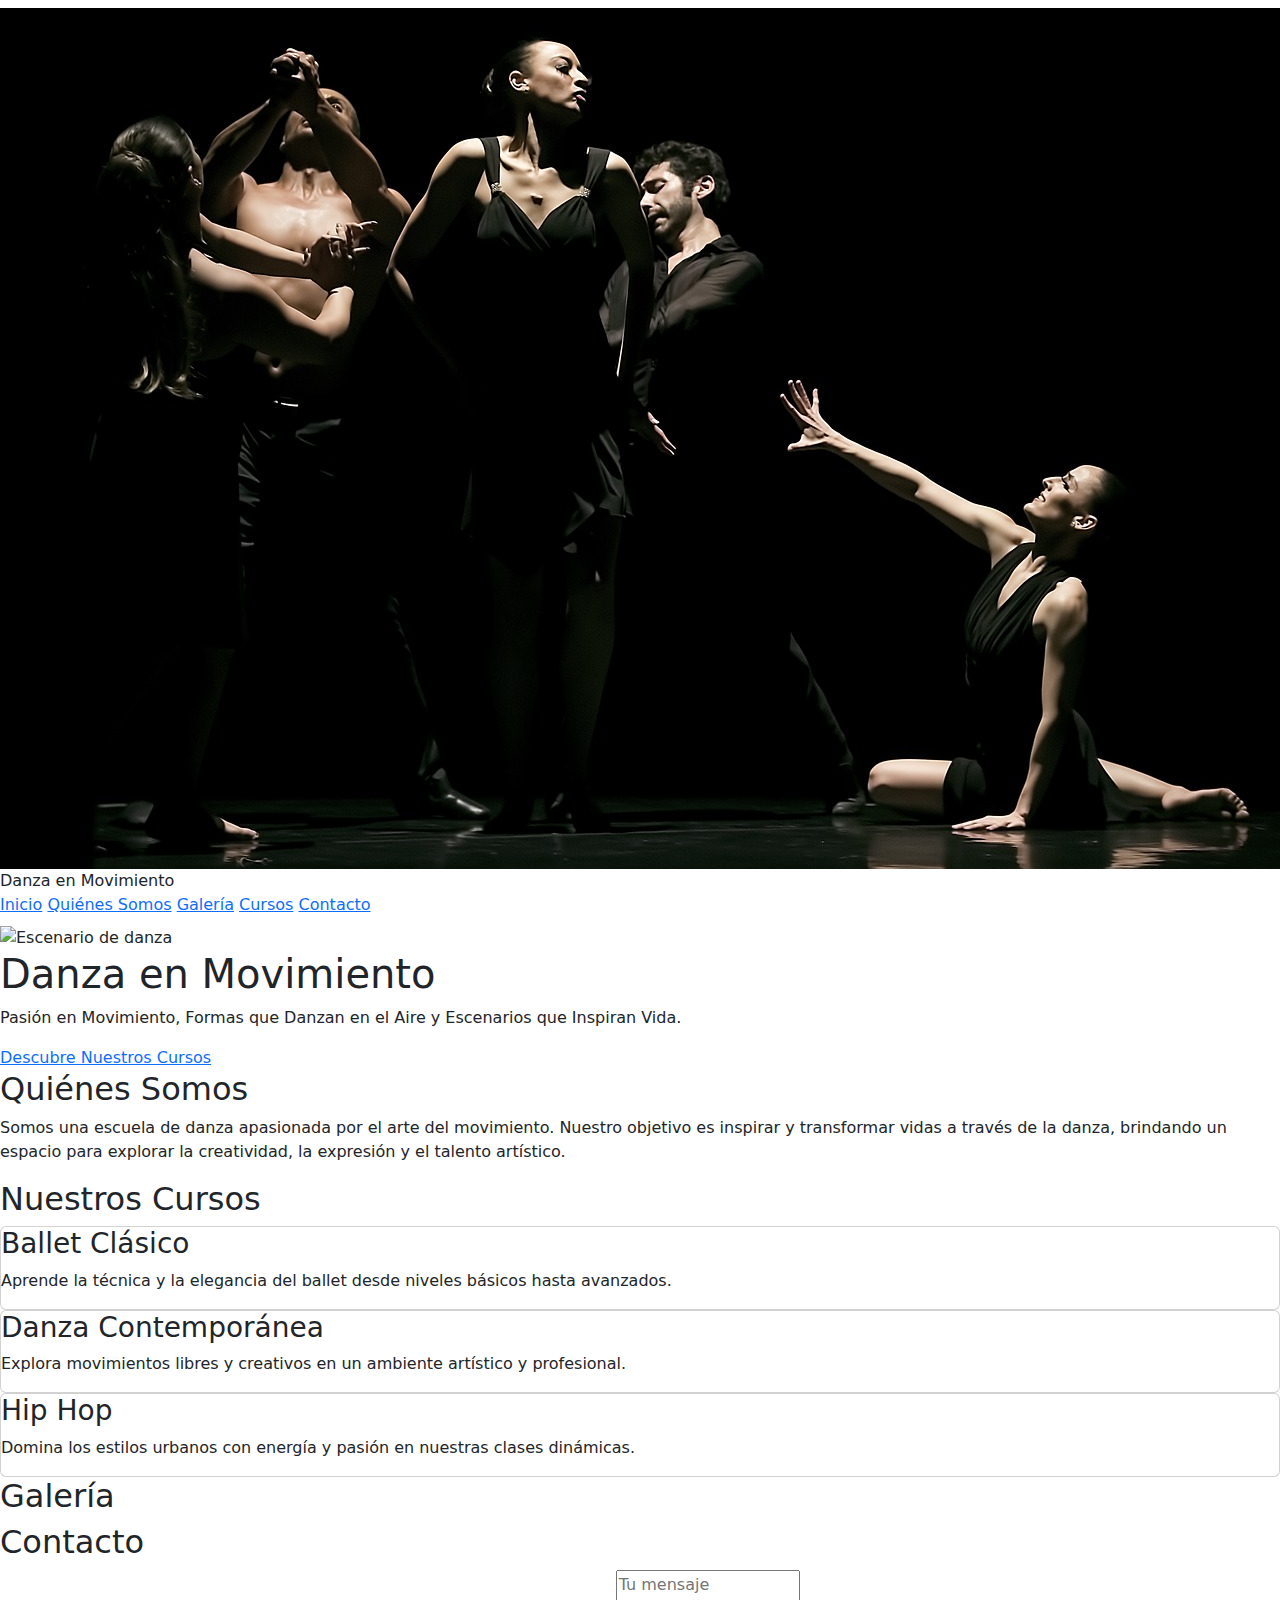
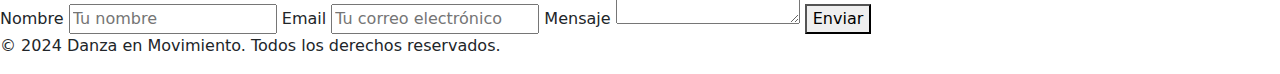
==== index.html @ 8c770fe4 "comienzo de proyecto danza" ====
<!DOCTYPE html>
<html lang="es">
<head>
    <meta charset="UTF-8">
    <meta name="viewport" content="width=device-width, initial-scale=1.0">
    <title>Danza en Movimiento</title>
    <link rel="stylesheet" href="styles.css">
    <link href="https://fonts.googleapis.com/css2?family=Playfair+Display:wght@400;700&family=Raleway:wght@300;400&display=swap" rel="stylesheet">
    <link href="https://cdn.jsdelivr.net/npm/bootstrap@5.3.3/dist/css/bootstrap.min.css" rel="stylesheet" integrity="sha384-QWTKZyjpPEjISv5WaRU9OFeRpok6YctnYmDr5pNlyT2bRjXh0JMhjY6hW+ALEwIH" crossorigin="anonymous">
</head>
<body>
    <!-- Navbar -->
    <header class="navbar">
        <div class="logo">
            <img src="img/dance-5321562_1280.jpg" alt="Logo Danza en Movimiento">
            <span>Danza en Movimiento</span>
        </div>
        <nav class="nav-links">
            <a href="#inicio">Inicio</a>
            <a href="#quienes-somos">Quiénes Somos</a>
            <a href="#galeria">Galería</a>
            <a href="#cursos">Cursos</a>
            <a href="#contacto">Contacto</a>
        </nav>
    </header>

    <!-- Hero -->
    <section id="inicio" class="hero">
        <img src="img/img principal.png" alt="Escenario de danza">
        <div class="hero-content">
            <h1>Danza en Movimiento</h1>
            <p>Pasión en Movimiento, Formas que Danzan en el Aire y Escenarios que Inspiran Vida.</p>
            <a href="#cursos" class="cta-button">Descubre Nuestros Cursos</a>
        </div>
    </section>

    <!-- Quiénes Somos -->
    <section id="quienes-somos" class="about">
        <h2>Quiénes Somos</h2>
        <p>Somos una escuela de danza apasionada por el arte del movimiento. Nuestro objetivo es inspirar y transformar vidas a través de la danza, brindando un espacio para explorar la creatividad, la expresión y el talento artístico.</p>
    </section>

    <!-- Cursos -->
    <section id="cursos" class="courses">
        <h2>Nuestros Cursos</h2>
        <div class="card-container">
            <div class="card">
                <h3>Ballet Clásico</h3>
                <p>Aprende la técnica y la elegancia del ballet desde niveles básicos hasta avanzados.</p>
            </div>
            <div class="card">
                <h3>Danza Contemporánea</h3>
                <p>Explora movimientos libres y creativos en un ambiente artístico y profesional.</p>
            </div>
            <div class="card">
                <h3>Hip Hop</h3>
                <p>Domina los estilos urbanos con energía y pasión en nuestras clases dinámicas.</p>
            </div>
        </div>
    </section>

    <!-- Galería -->
    <section id="galeria" class="gallery">
        <h2>Galería</h2>
        <div class="carousel">
            <div class="carousel-item">
                <img src="img/gallery1.jpg" alt="Clase de ballet">
            </div>
            <div class="carousel-item">
                <img src="img/gallery2.jpg" alt="Presentación en escenario">
            </div>
            <div class="carousel-item">
                <img src="img/gallery3.jpg" alt="Clase de danza contemporánea">
            </div>
        </div>
    </section>

    <!-- Contacto -->
    <section id="contacto" class="contact">
        <h2>Contacto</h2>
        <form class="glass-form">
            <label for="name">Nombre</label>
            <input type="text" id="name" name="name" placeholder="Tu nombre">

            <label for="email">Email</label>
            <input type="email" id="email" name="email" placeholder="Tu correo electrónico">

            <label for="message">Mensaje</label>
            <textarea id="message" name="message" placeholder="Tu mensaje"></textarea>

            <button type="submit">Enviar</button>
        </form>
    </section>

    <!-- Footer -->
    <footer class="footer">
        <p>&copy; 2024 Danza en Movimiento. Todos los derechos reservados.</p>
    </footer>
    <script src="https://cdn.jsdelivr.net/npm/bootstrap@5.3.3/dist/js/bootstrap.bundle.min.js" integrity="sha384-YvpcrYf0tY3lHB60NNkmXc5s9fDVZLESaAA55NDzOxhy9GkcIdslK1eN7N6jIeHz" crossorigin="anonymous"></script>
</body>
</html>
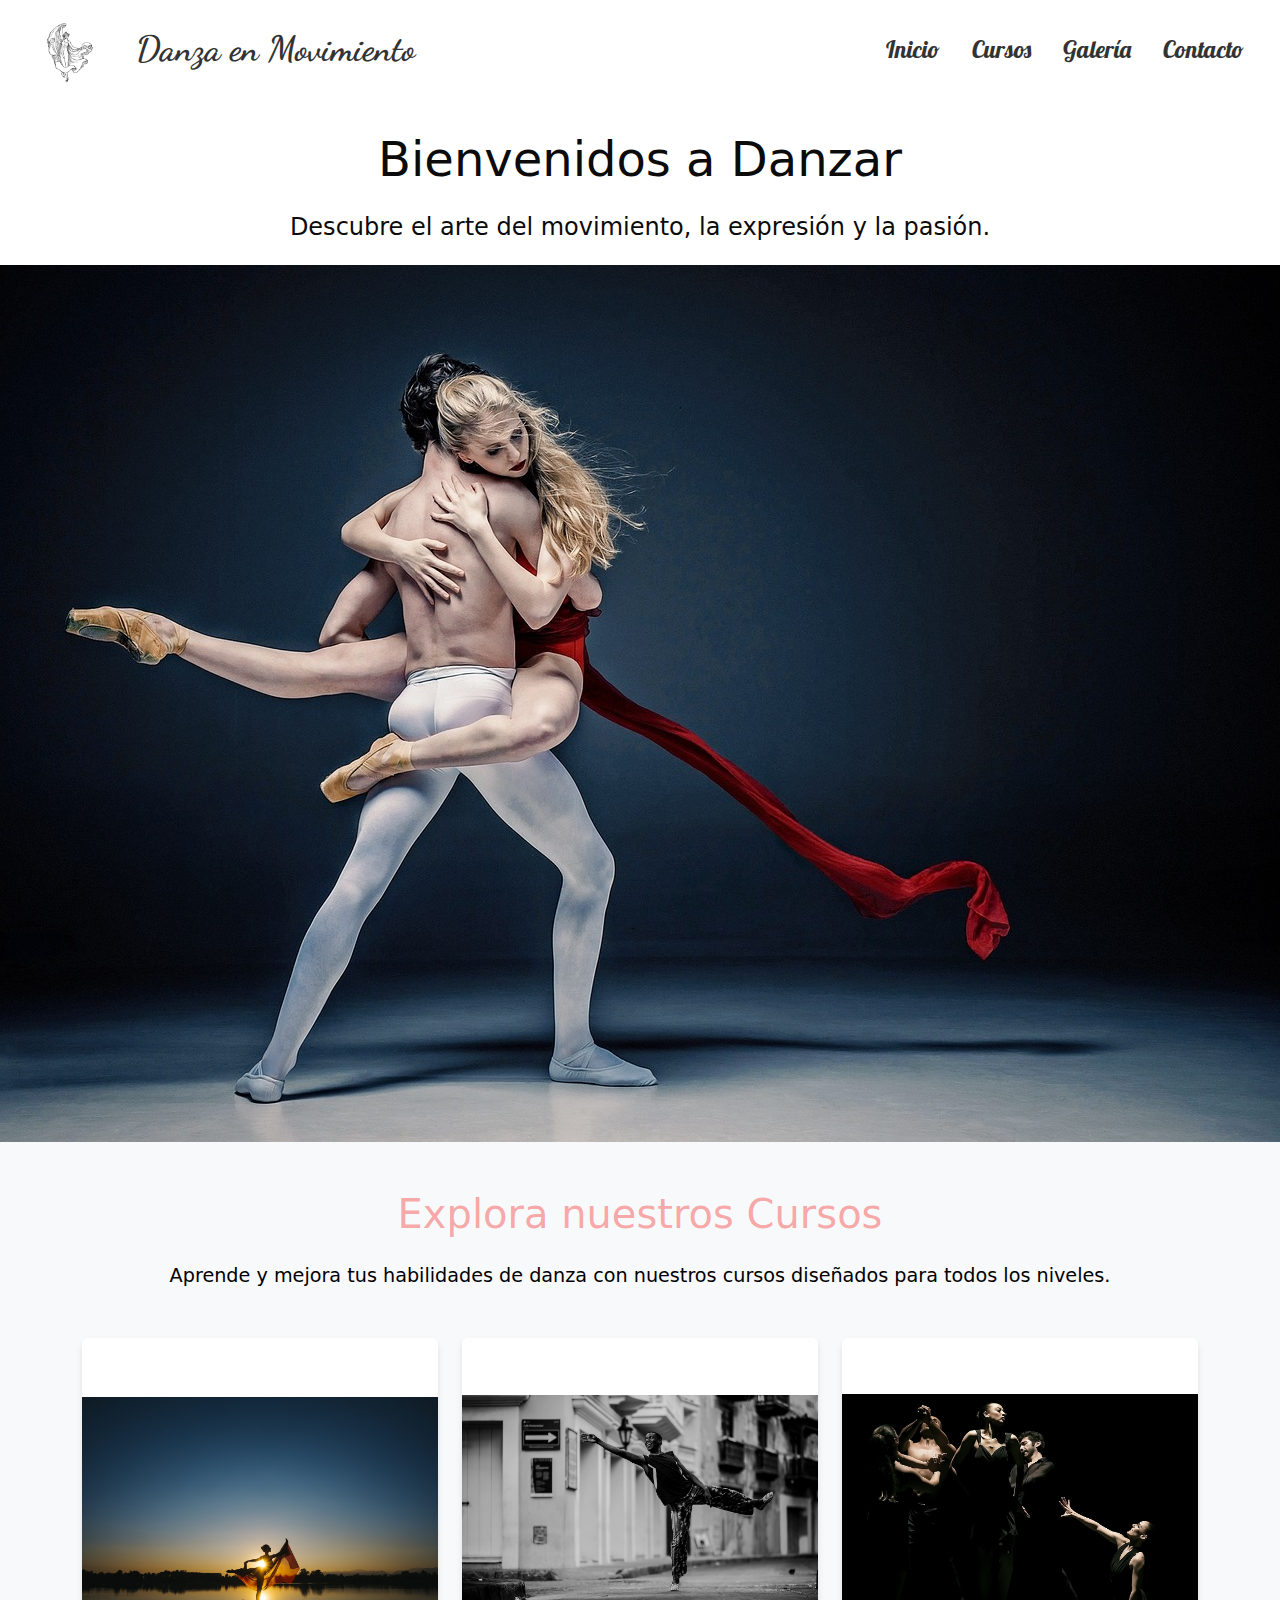
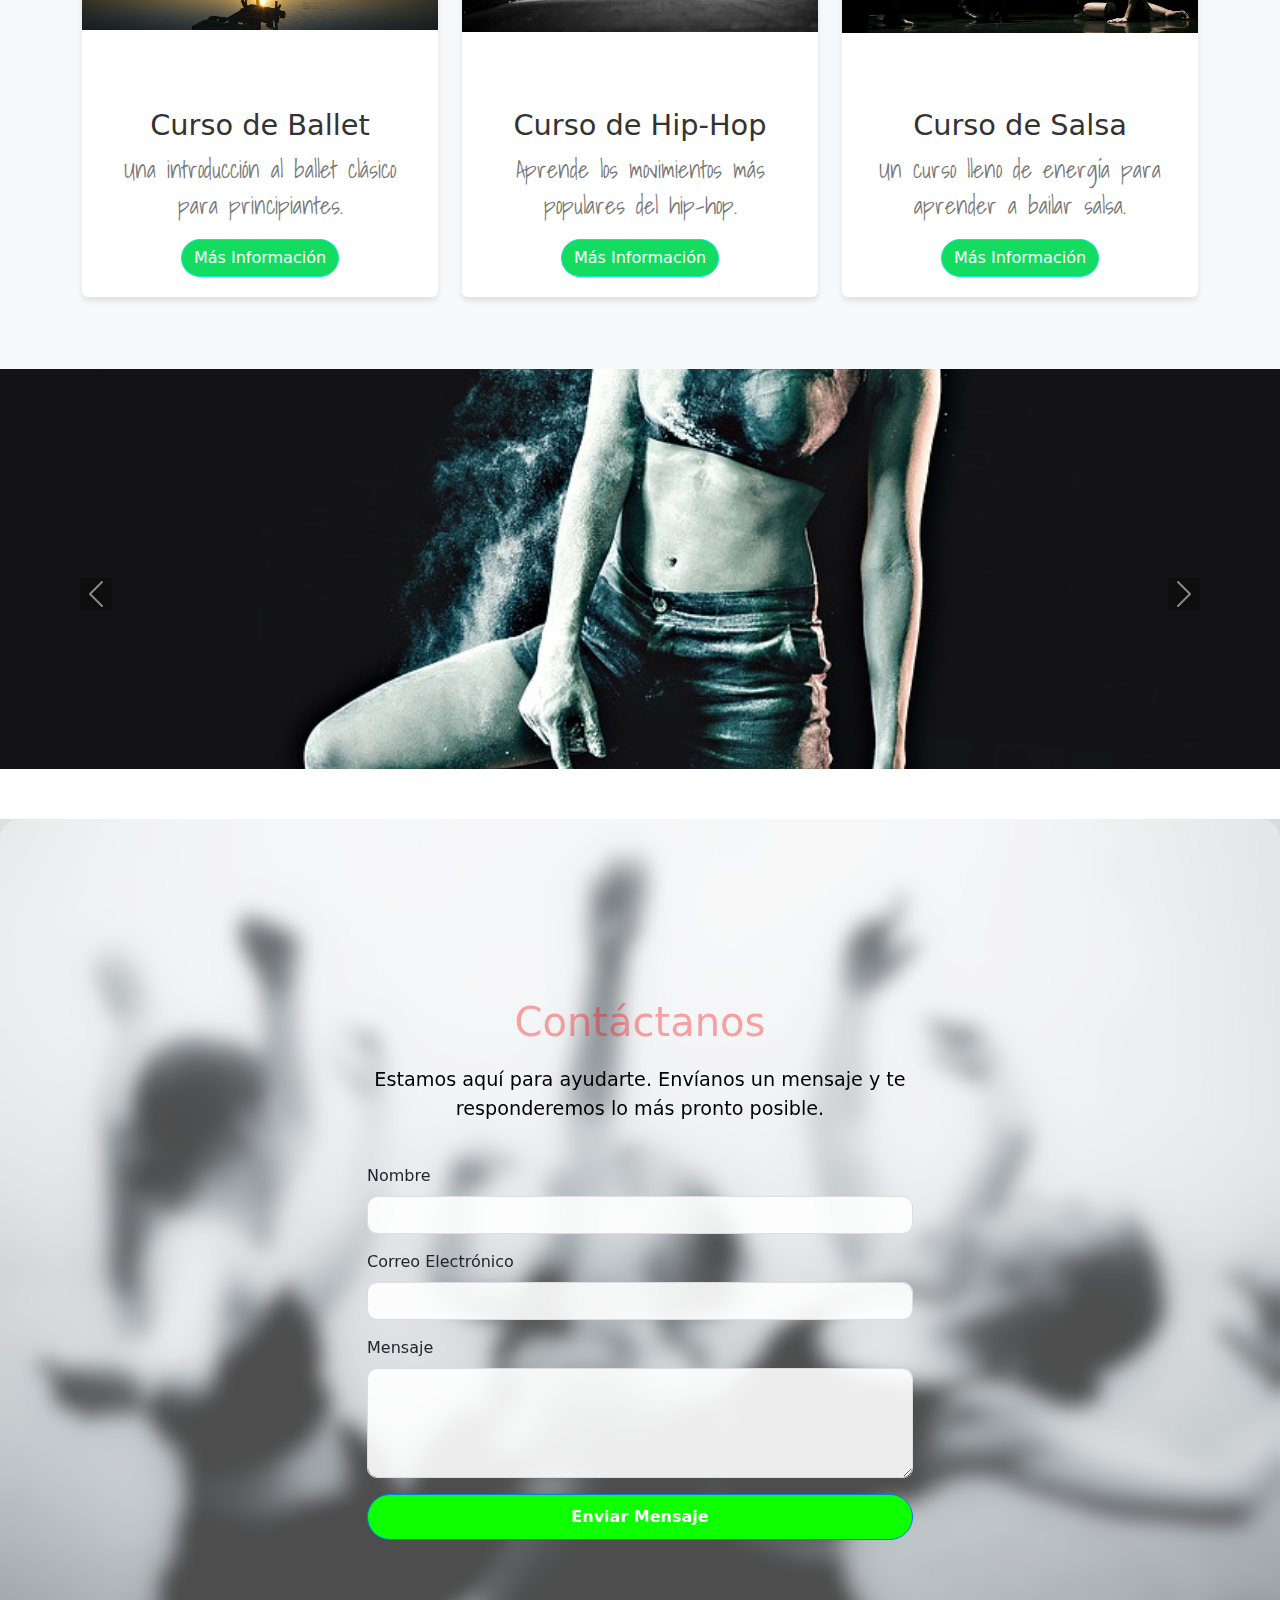
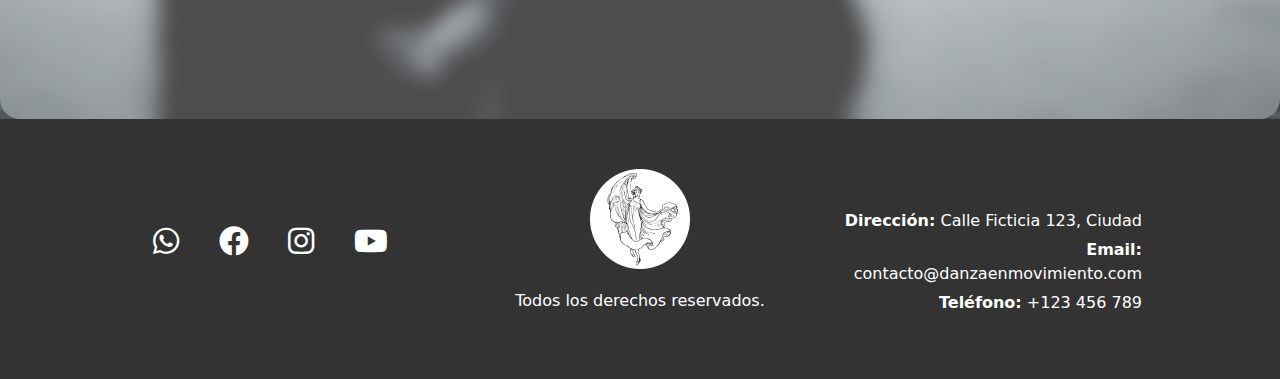
==== commit cc5e22ec: "se agrega imagenes a las card, hero y carousel" ====
--- a/index.html
+++ b/index.html
@@ -4,98 +4,281 @@
     <meta charset="UTF-8">
     <meta name="viewport" content="width=device-width, initial-scale=1.0">
     <title>Danza en Movimiento</title>
-    <link rel="stylesheet" href="styles.css">
-    <link href="https://fonts.googleapis.com/css2?family=Playfair+Display:wght@400;700&family=Raleway:wght@300;400&display=swap" rel="stylesheet">
+
+    <!-- Preconexión para cargar fuentes -->
+    <link rel="preconnect" href="https://fonts.googleapis.com">
+    <link rel="preconnect" href="https://fonts.gstatic.com" crossorigin>
+
+    <link rel="stylesheet" href="https://cdnjs.cloudflare.com/ajax/libs/font-awesome/6.0.0-beta3/css/all.min.css">
+    
+    <!-- Carga de la fuente Dancing Script desde Google Fonts -->
+    <link href="https://fonts.googleapis.com/css2?family=Dancing+Script:wght@400..700&family=Lobster&family=Shadows+Into+Light&display=swap" rel="stylesheet">    <!-- Carga de Bootstrap CSS -->
     <link href="https://cdn.jsdelivr.net/npm/bootstrap@5.3.3/dist/css/bootstrap.min.css" rel="stylesheet" integrity="sha384-QWTKZyjpPEjISv5WaRU9OFeRpok6YctnYmDr5pNlyT2bRjXh0JMhjY6hW+ALEwIH" crossorigin="anonymous">
+
+    <!-- Carga del archivo CSS personalizado -->
+    <link rel="stylesheet" href="css/styles.css">
 </head>
 <body>
-    <!-- Navbar -->
-    <header class="navbar">
-        <div class="logo">
-            <img src="img/dance-5321562_1280.jpg" alt="Logo Danza en Movimiento">
-            <span>Danza en Movimiento</span>
-        </div>
-        <nav class="nav-links">
-            <a href="#inicio">Inicio</a>
-            <a href="#quienes-somos">Quiénes Somos</a>
-            <a href="#galeria">Galería</a>
-            <a href="#cursos">Cursos</a>
-            <a href="#contacto">Contacto</a>
+    <header>
+        <nav class="navbar navbar-expand-lg navbar-light bg-white sticky-top">
+            <div class="container-fluid">
+                <a class="navbar-brand d-flex align-items-center" href="/">
+                    <img src="img/Danza Minimalista-Photoroom.png" alt="Logo" style="">
+                    <span class="ms-2 h3">Danza en Movimiento</span>      
+                </a>
+
+                <button class="navbar-toggler" type="button" data-bs-toggle="collapse" data-bs-target="#navbarNav" aria-controls="navbarNav" aria-expanded="false" aria-label="Toggle navigation">
+                    <span class="navbar-toggler-icon"></span>
+                </button>
+                
+                <div class="collapse navbar-collapse justify-content-end" id="navbarNav">
+                    <ul class="navbar-nav">
+                        <li class="nav-item">
+                            <a class="nav-link h4" href="/">Inicio</a>
+                        </li>
+                        <li class="nav-item">
+                            <a class="nav-link h4" href="/cursos">Cursos</a>
+                        </li>
+                        <li class="nav-item">
+                            <a class="nav-link h4" href="/galeria">Galería</a>
+                        </li>
+                        <li class="nav-item">
+                            <a class="nav-link h4" href="/contacto">Contacto</a>
+                        </li>
+                    </ul>
+                </div>
+            </div>
         </nav>
     </header>
-
-    <!-- Hero -->
-    <section id="inicio" class="hero">
-        <img src="img/img principal.png" alt="Escenario de danza">
-        <div class="hero-content">
-            <h1>Danza en Movimiento</h1>
-            <p>Pasión en Movimiento, Formas que Danzan en el Aire y Escenarios que Inspiran Vida.</p>
-            <a href="#cursos" class="cta-button">Descubre Nuestros Cursos</a>
+    <section class="hero-section">
+        <div class="hero-content text-center">
+            <h1 class="hero-title">Bienvenidos a Danzar</h1>
+            <p class="hero-subtitle">Descubre el arte del movimiento, la expresión y la pasión.</p>
+            <div class="image-container">
+                <img src="img/danceprince.jpg" alt="" width="450">
+            </div>
         </div>
     </section>
-
-    <!-- Quiénes Somos -->
-    <section id="quienes-somos" class="about">
-        <h2>Quiénes Somos</h2>
-        <p>Somos una escuela de danza apasionada por el arte del movimiento. Nuestro objetivo es inspirar y transformar vidas a través de la danza, brindando un espacio para explorar la creatividad, la expresión y el talento artístico.</p>
+    <section class="courses-section text-center py-5">
+        <div class="container">
+            <h2 class="section-title mb-4">Explora nuestros Cursos</h2>
+            <p class="section-subtitle mb-5">Aprende y mejora tus habilidades de danza con nuestros cursos diseñados para todos los niveles.</p>
+            <div class="row">
+                <!-- Card 1 -->
+                <div class="col-md-4 mb-4">
+                    <div class="card">
+                        <img src="img/ballerina-4362282_1280.jpg" class="card-img-top" alt="Curso 1">
+                        <div class="card-body">
+                            <h5 class="card-title">Curso de Ballet</h5>
+                            <p class="card-text">Una introducción al ballet clásico para principiantes.</p>
+                            <button class="btn btn-primary" data-bs-toggle="modal" data-bs-target="#courseModal1">Más Información</button>
+                        </div>
+                    </div>
+                </div>
+    
+                <!-- Card 2 -->
+                <div class="col-md-4 mb-4">
+                    <div class="card">
+                        <img src="img/man-5984098_1280.jpg" class="card-img-top" alt="Curso 2">
+                        <div class="card-body">
+                            <h5 class="card-title">Curso de Hip-Hop</h5>
+                            <p class="card-text">Aprende los movimientos más populares del hip-hop.</p>
+                            <button class="btn btn-primary" data-bs-toggle="modal" data-bs-target="#courseModal2">Más Información</button>
+                        </div>
+                    </div>
+                </div>
+    
+                <!-- Card 3 -->
+                <div class="col-md-4 mb-4">
+                    <div class="card">
+                        <img src="img/dance-5321562_1280.jpg" class="card-img-top" alt="Curso 3">
+                        <div class="card-body">
+                            <h5 class="card-title">Curso de Salsa</h5>
+                            <p class="card-text">Un curso lleno de energía para aprender a bailar salsa.</p>
+                            <button class="btn btn-primary" data-bs-toggle="modal" data-bs-target="#courseModal3">Más Información</button>
+                        </div>
+                    </div>
+                </div>
+            </div>
+        </div>
+    
+        <!-- Modal 1 -->
+        <div class="modal fade" id="courseModal1" tabindex="-1" aria-labelledby="courseModal1Label" aria-hidden="true">
+            <div class="modal-dialog">
+                <div class="modal-content">
+                    <div class="modal-header">
+                        <h5 class="modal-title" id="courseModal1Label">Curso de Ballet</h5>
+                        <button type="button" class="btn-close" data-bs-dismiss="modal" aria-label="Close"></button>
+                    </div>
+                    <div class="modal-body">
+                        <img src="img/ballerina-4362282_1280.jpg" class="img-fluid mb-3" alt="Curso de Ballet">
+                        <p>Este curso es ideal para aquellos que desean comenzar su camino en el ballet clásico. Aprenderás desde los pasos básicos hasta técnicas avanzadas.</p>
+                        <ul>
+                            <p>Duración: 6 semanas</p>
+                            <p>Instructores: Ballet Master Ana López</p>
+                            <p>Requisitos: Ninguno, solo muchas ganas de aprender.</p>
+                        </ul>
+                    </div>
+                    <div class="modal-footer">
+                        <button type="button" class="btn btn-secondary" data-bs-dismiss="modal">Cerrar</button>
+                        <a href="/inscribirse" class="btn btn-primary">Inscríbete ahora</a>
+                    </div>
+                </div>
+            </div>
+        </div>
+    
+        <!-- Modal 2 -->
+        <div class="modal fade" id="courseModal2" tabindex="-1" aria-labelledby="courseModal2Label" aria-hidden="true">
+            <div class="modal-dialog">
+                <div class="modal-content">
+                    <div class="modal-header">
+                        <h5 class="modal-title" id="courseModal2Label">Curso de Hip-Hop</h5>
+                        <button type="button" class="btn-close" data-bs-dismiss="modal" aria-label="Close"></button>
+                    </div>
+                    <div class="modal-body">
+                        <img src="img/man-5984098_1280.jpg" class="img-fluid mb-3" alt="Curso de Ballet">
+                        <p>Este curso es perfecto para quienes quieren aprender los pasos y movimientos clave del hip-hop, desde nivel básico hasta intermedio.</p>
+                        <ul>
+                            <p>Duración: 8 semanas</p>
+                            <p>Instructores: DJ Fresh</p>
+                            <p>Requisitos: Ropa cómoda y muchas ganas de moverse.</p>
+                        </ul>
+                    </div>
+                    <div class="modal-footer">
+                        <button type="button" class="btn btn-secondary" data-bs-dismiss="modal">Cerrar</button>
+                        <a href="/inscribirse" class="btn btn-primary">Inscríbete ahora</a>
+                    </div>
+                </div>
+            </div>
+        </div>
+    
+        <!-- Modal 3 -->
+        <div class="modal fade" id="courseModal3" tabindex="-1" aria-labelledby="courseModal3Label" aria-hidden="true">
+            <div class="modal-dialog">
+                <div class="modal-content">
+                    <div class="modal-header">
+                        <h5 class="modal-title" id="courseModal3Label">Curso de Salsa</h5>
+                        <button type="button" class="btn-close" data-bs-dismiss="modal" aria-label="Close"></button>
+                    </div>
+                    <div class="modal-body">
+                        <img src="img/dance-5321562_1280.jpg" class="img-fluid mb-3" alt="Curso de Ballet">
+                        <p>Este curso es una excelente opción para quienes desean aprender a bailar salsa de una forma divertida y práctica.</p>
+                        <ul>
+                            <p>Duración: 5 semanas</p>
+                            <p>Instructores: Salsa Master Juan Pérez</p>
+                            <p>Requisitos: Ninguno, solo muchas ganas de bailar.</p>
+                        </ul>
+                    </div>
+                    <div class="modal-footer">
+                        <button type="button" class="btn btn-secondary" data-bs-dismiss="modal">Cerrar</button>
+                        <a href="/inscribirse" class="btn btn-primary">Inscríbete ahora</a>
+                    </div>
+                </div>
+            </div>
+        </div>
     </section>
-
-    <!-- Cursos -->
-    <section id="cursos" class="courses">
-        <h2>Nuestros Cursos</h2>
-        <div class="card-container">
-            <div class="card">
-                <h3>Ballet Clásico</h3>
-                <p>Aprende la técnica y la elegancia del ballet desde niveles básicos hasta avanzados.</p>
-            </div>
-            <div class="card">
-                <h3>Danza Contemporánea</h3>
-                <p>Explora movimientos libres y creativos en un ambiente artístico y profesional.</p>
-            </div>
-            <div class="card">
-                <h3>Hip Hop</h3>
-                <p>Domina los estilos urbanos con energía y pasión en nuestras clases dinámicas.</p>
-            </div>
+    <section class="carousel-section">
+        <div id="carouselExample" class="carousel slide" data-bs-ride="carousel">
+            <div class="carousel-inner">
+                <div class="carousel-item active">
+                    <img src="img/dance-dust.jpg" class="d-block w-100" alt="Imagen 1">
+                </div>
+                <div class="carousel-item">
+                    <img src="img/danceprince.jpg" class="d-block w-100" alt="Imagen 2">
+                </div>
+                <div class="carousel-item">
+                    <img src="img/girl-3691314_1280.jpg" class="d-block w-100" alt="Imagen 3">
+                </div>
+                <div class="carousel-item">
+                    <img src="img/man-3106712_1920.jpg" class="d-block w-100" alt="Imagen 3">
+                </div>
+                <div class="carousel-item">
+                    <img src="img/man-5984098_1280.jpg" class="d-block w-100" alt="Imagen 3">
+                </div>
+                <div class="carousel-item">
+                    <img src="img/hip-517682_1920.jpg" class="d-block w-100" alt="Imagen 3">
+                </div>
+                <div class="carousel-item">
+                    <img src="img/danzza.jpeg" class="d-block w-100" alt="Imagen 3">
+                </div>
+            </div>
+            <button class="carousel-control-prev" type="button" data-bs-target="#carouselExample" data-bs-slide="prev">
+                <span class="carousel-control-prev-icon" aria-hidden="true"></span>
+                <span class="visually-hidden">Previous</span>
+            </button>
+            <button class="carousel-control-next" type="button" data-bs-target="#carouselExample" data-bs-slide="next">
+                <span class="carousel-control-next-icon" aria-hidden="true"></span>
+                <span class="visually-hidden">Next</span>
+            </button>
         </div>
     </section>
 
-    <!-- Galería -->
-    <section id="galeria" class="gallery">
-        <h2>Galería</h2>
-        <div class="carousel">
-            <div class="carousel-item">
-                <img src="img/gallery1.jpg" alt="Clase de ballet">
-            </div>
-            <div class="carousel-item">
-                <img src="img/gallery2.jpg" alt="Presentación en escenario">
-            </div>
-            <div class="carousel-item">
-                <img src="img/gallery3.jpg" alt="Clase de danza contemporánea">
-            </div>
-        </div>
-    </section>
-
-    <!-- Contacto -->
-    <section id="contacto" class="contact">
-        <h2>Contacto</h2>
-        <form class="glass-form">
-            <label for="name">Nombre</label>
-            <input type="text" id="name" name="name" placeholder="Tu nombre">
-
-            <label for="email">Email</label>
-            <input type="email" id="email" name="email" placeholder="Tu correo electrónico">
-
-            <label for="message">Mensaje</label>
-            <textarea id="message" name="message" placeholder="Tu mensaje"></textarea>
-
-            <button type="submit">Enviar</button>
-        </form>
-    </section>
-
-    <!-- Footer -->
-    <footer class="footer">
-        <p>&copy; 2024 Danza en Movimiento. Todos los derechos reservados.</p>
+    <section class="contact-section">
+        <div class="contact-overlay">
+          <div class="container">
+            <div class="row">
+              <div class="col-lg-6 col-md-8 mx-auto">
+                <h2 class="section-title text-center">Contáctanos</h2>
+                <p class="section-subtitle text-center">Estamos aquí para ayudarte. Envíanos un mensaje y te responderemos lo más pronto posible.</p>
+                <form action="#" method="POST">
+                  <div class="mb-3">
+                    <label for="name" class="form-label">Nombre</label>
+                    <input type="text" class="form-control" id="name" required>
+                  </div>
+                  <div class="mb-3">
+                    <label for="email" class="form-label">Correo Electrónico</label>
+                    <input type="email" class="form-control" id="email" required>
+                  </div>
+                  <div class="mb-3">
+                    <label for="message" class="form-label">Mensaje</label>
+                    <textarea class="form-control" id="message" rows="4" required></textarea>
+                  </div>
+                  <button type="submit" class="btn btn-primary w-100">Enviar Mensaje</button>
+                </form>
+              </div>
+            </div>
+          </div>
+        </div>
+      </section>
+
+      <footer class="footer">
+        <div class="footer-container">
+            <!-- Lado izquierdo: iconos de redes sociales -->
+            <div class="footer-left">
+                <a href="https://wa.me/tu-numero" target="_blank" class="social-icon">
+                    <i class="fab fa-whatsapp"></i>
+                </a>
+                <a href="https://www.facebook.com/tu-pagina" target="_blank" class="social-icon">
+                    <i class="fab fa-facebook"></i>
+                </a>
+                <a href="https://www.instagram.com/tu-pagina" target="_blank" class="social-icon">
+                    <i class="fab fa-instagram"></i>
+                </a>
+                <a href="https://www.youtube.com/tu-canal" target="_blank" class="social-icon">
+                    <i class="fab fa-youtube"></i>
+                </a>
+            </div>
+    
+            <!-- Centro: Logo y texto -->
+            <div class="footer-center">
+                <img src="img/logocirce.png" alt="Logo Danza en Movimiento" class="footer-logo">
+                <p class="footer-copy"> Todos los derechos reservados.</p>
+            </div>
+    
+            <!-- Lado derecho: Dirección, mail y teléfono -->
+            <div class="footer-right">
+                <p><strong>Dirección:</strong> Calle Ficticia 123, Ciudad</p>
+                <p><strong>Email:</strong> contacto@danzaenmovimiento.com</p>
+                <p><strong>Teléfono:</strong> +123 456 789</p>
+            </div>
+        </div>
     </footer>
+    
+      
+    
+
+    <!-- Scripts de Bootstrap -->
+    <script src="https://cdnjs.cloudflare.com/ajax/libs/jquery/3.7.1/jquery.min.js" integrity="sha512-v2CJ7UaYy4JwqLDIrZUI/4hqeoQieOmAZNXBeQyjo21dadnwR+8ZaIJVT8EE2iyI61OV8e6M8PP2/4hpQINQ/g==" crossorigin="anonymous" referrerpolicy="no-referrer"></script>
     <script src="https://cdn.jsdelivr.net/npm/bootstrap@5.3.3/dist/js/bootstrap.bundle.min.js" integrity="sha384-YvpcrYf0tY3lHB60NNkmXc5s9fDVZLESaAA55NDzOxhy9GkcIdslK1eN7N6jIeHz" crossorigin="anonymous"></script>
 </body>
 </html>
--- a/css/styles.css
+++ b/css/styles.css
@@ -0,0 +1,631 @@
+/* Navbar */
+.navbar {
+    background-color: #ffffff; /* Fondo blanco */
+    padding: 0.5rem 1rem; /* Espaciado para el navbar */
+}
+
+/* Estilo de la marca del navbar (logo + texto) */
+.navbar-brand {
+    font-weight: bold;
+    color: #333333;
+    font-size: 2.2rem; /* Tamaño del texto del logo */
+    display: flex;
+    align-items: center;
+    justify-content: center; /* Centra los elementos de manera horizontal */
+    flex-direction: row; /* Alineación horizontal por defecto */
+    text-align: center; /* Centrar el contenido en su contenedor */
+}
+
+.navbar-brand img {
+    height: 80px; /* Ajustar tamaño del logo */
+    width: 80px;
+    margin-right: 20px;
+}
+
+.navbar-brand span {
+    margin-left: 2px; /* Espacio entre el logo y el texto */
+    color: #333333; /* Color del texto */
+    font-size: 2.2rem; /* Ajuste del tamaño de la fuente */
+    font-family: "Dancing Script", cursive !important; /* Asegura que la fuente se aplique */
+    font-weight: bold;
+}
+
+/* Estilo de los links */
+.nav-link {
+    color: #333333; /* Color predeterminado de los links */
+    font-size: 1.5rem;
+    padding: 0.5rem 1rem;
+    transition: color 0.3s ease;
+    font-family: "Lobster", sans-serif;
+}
+
+/* Color al pasar el mouse sobre los links */
+.nav-link:hover {
+    color: #5bea0f;
+}
+
+/* Estilos del botón de toggler */
+.navbar-toggler {
+    border-color: #808080; /* Gris para el borde */
+}
+
+.navbar-toggler-icon {
+    background-color: #ffffff; /* Gris para el icono */
+}
+
+/* Estilo para los links en dispositivos pequeños */
+@media (max-width: 991px) {
+    .navbar-nav {
+        text-align: center;
+    }
+
+    .navbar-nav .nav-item {
+        margin: 0.5rem 0; /* Espacio entre los elementos en pantallas pequeñas */
+    }
+}
+
+/* Menú colapsado para dispositivos móviles (apilado verticalmente) */
+@media (max-width: 767px) {
+    .navbar-nav {
+        display: block; /* Los items del menú se apilan */
+        width: 100%;
+    }
+
+    .navbar-nav .nav-item {
+        text-align: center; /* Centrar los elementos */
+        margin: 1rem 0; /* Espaciado entre los items */
+    }
+
+    /* Cambio en la dirección del flex en pantallas pequeñas */
+    .navbar-brand {
+        flex-direction: column; /* Apilar logo y texto verticalmente en pantallas pequeñas */
+        text-align: center; /* Centrar el contenido */
+        justify-content: center; /* Centrar verticalmente */
+        height: 100%; /* Asegura que ocupe el 100% de la altura disponible */
+    }
+
+    /* Ajuste para mejorar la visibilidad en pantallas pequeñas */
+    .navbar-toggler {
+        background-color: #f8f9fa; /* Cambiar color de fondo */
+    }
+}
+
+/* Alineación de los links a la derecha en pantallas grandes */
+.navbar-nav {
+    margin-left: auto; /* Empuja los links hacia la derecha */
+}
+
+/* Alineación de los items de menú en pantallas grandes */
+.navbar-expand-lg .navbar-nav {
+    display: flex;
+    flex-direction: row; /* Alinea los items de manera horizontal */
+}
+
+.navbar-expand-lg .navbar-nav .nav-item {
+    margin-left: 1rem; /* Espaciado entre los elementos */
+}
+
+/* Estilo para las pantallas muy grandes */
+@media (min-width: 1200px) {
+    .navbar-nav .nav-item {
+        font-size: 1.4rem; /* Ajuste del tamaño de los elementos */
+    }
+}
+
+/* Estilos para la sección Hero */
+.hero-section {
+    position: relative;
+    height: auto; /* Hace que la sección ocupe toda la altura de la ventana */
+    background-size: cover;
+    background-position: center;
+    background-size: cover; /* Cubre el contenedor con la imagen */
+    display: flex;
+    justify-content: center;
+    align-items: center;
+    color: rgb(11, 11, 11);
+    text-align: center;
+    flex-direction: column;
+    margin-top: 25px;
+}
+
+/* Contenido dentro de la hero-section */
+.hero-content {
+    z-index: 1; /* Asegura que el contenido esté encima de la imagen */
+}
+
+/* Estilo de título */
+.hero-title {
+    font-size: 3rem;
+    margin-bottom: 20px;
+}
+
+/* Estilo de subtítulo */
+.hero-subtitle {
+    font-size: 1.5rem;
+    margin-bottom: 20px;
+}
+
+.image-container {
+    position: relative; /* Necesario para posicionar el botón encima de la imagen */
+    width: 100%; /* Asegura que el contenedor de la imagen ocupe todo el ancho */
+}
+/* Estilo para la imagen */
+.hero-section img {
+    max-width: 100%;
+    width: 1440px;
+
+}
+
+/* Estilo del botón */
+.hero-section .btn {
+    position: absolute; /* Permite posicionar el botón sobre la imagen */
+    right: 0; /* Ubica el botón en el lado derecho */
+    bottom: 10px; /* Ajusta la posición desde la parte inferior de la imagen */
+    transform: translateX(50%); /* Centra el botón respecto a la imagen */
+    font-size: 1.2rem;
+    padding: 12px 30px;
+    border-radius: 30px;
+    z-index: 2; /* Asegura que el botón esté encima de la imagen */
+}
+
+/* Asegura que el contenido no se oculte en pantallas pequeñas */
+@media (max-width: 767px) {
+    .hero-title {
+        font-size: 2.5rem;
+    }
+
+    .hero-subtitle {
+        font-size: 1.2rem;
+    }
+
+    .hero-section .btn {
+        font-size: 1rem;
+        padding: 12px 25px;
+    }
+}
+
+/* Estilos para la sección de cursos */
+.courses-section {
+    background-color: #f8f9fa;
+    padding: 60px 0;
+}
+
+.section-title {
+    font-size: 2.5rem;
+    color: #333;
+    margin-bottom: 30px;
+}
+
+.section-subtitle {
+    font-size: 1.2rem;
+    color: #666;
+    margin-bottom: 40px;
+}
+
+/* Estilo de las tarjetas */
+.card {
+    border: none;
+    box-shadow: 0 4px 6px rgba(0, 0, 0, 0.1);
+    transition: transform 0.3s ease;
+}
+
+.card:hover {
+    transform: translateY(-10px);
+}
+
+.card-img-top {
+    height: 350px;
+    object-fit: contain;
+    width: 100%;
+}
+
+.card-body {
+    padding: 20px;
+}
+
+.card-title {
+    font-size: 1.8rem;
+    color: #333;
+}
+
+.card-text {
+    font-size: 1.5rem;
+    color: #777;
+    font-family: "Shadows Into Light", cursive;
+
+}
+
+.btn-primary {
+    background-color: #13dc60;
+    border-color: #0ce7cd;
+}
+
+/* Estilo del modal */
+.modal-content {
+    border-radius: 10px;
+}
+
+/* Estilo para las imágenes dentro de los modales */
+.modal-body img {
+    max-width: 100%; /* Asegura que la imagen no exceda el tamaño del modal */
+    height: auto;
+}
+
+.modal-header {
+    background-color: #c650f185;
+    color: white;
+    font-family: "Shadows Into Light", cursive;
+
+}
+
+.modal-footer {
+    border-top: none;
+}
+
+/* Botones */
+.btn-secondary, .btn-primary {
+    border-radius: 30px;
+}
+
+/* Responsividad */
+@media (max-width: 767px) {
+    .section-title {
+        font-size: 2rem;
+    }
+
+    .section-subtitle {
+        font-size: 1rem;
+    }
+
+    .card-img-top {
+        height: 150px;
+    }
+
+    .card-title {
+        font-size: 1.2rem;
+    }
+
+    .card-text {
+        font-size: 0.9rem;
+    }
+
+    .courses-section {
+        padding: 40px 0;
+    }
+
+    .btn-primary {
+        font-size: 0.9rem;
+        padding: 10px 20px;
+    }
+}
+
+@media (max-width: 575px) {
+    .section-title {
+        font-size: 1.5rem;
+    }
+
+    .section-subtitle {
+        font-size: 0.9rem;
+    }
+
+    .card-img-top {
+        height: 120px;
+    }
+
+    .card-title {
+        font-size: 1rem;
+    }
+
+    .card-text {
+        font-size: 0.85rem;
+    }
+
+    .btn-primary {
+        font-size: 0.85rem;
+        padding: 8px 16px;
+    }
+}
+
+/* Responsividad para las tarjetas */
+@media (max-width: 991px) {
+    .row {
+        display: flex;
+        flex-wrap: wrap;
+    }
+
+    .col-md-4 {
+        flex: 0 0 100%;
+        max-width: 100%;
+        padding: 10px;
+    }
+
+    .card-img-top {
+        height: 180px;
+    }
+
+    .card-body {
+        padding: 15px;
+    }
+}
+
+/* Estilos generales para la sección del carousel */
+.carousel-section {
+    max-width: 100%;
+    overflow: hidden;
+    position: relative;
+}
+
+/* Estilo del carousel */
+.carousel-inner {
+    width: 100%;
+    height: 50vh; /* Ajusta la altura para que no sea tan grande */
+}
+
+/* Estilo para las imágenes dentro del carousel */
+.carousel-item img {
+    width: 100%;
+    height: auto; /* Permite que la altura se ajuste automáticamente según el ancho */
+    object-fit: cover; /* Asegura que la imagen cubra el área sin distorsionarse */
+    max-height: 400px; /* Limita la altura máxima de las imágenes */
+}
+
+/* Estilo para los controles del carousel */
+.carousel-control-prev, .carousel-control-next {
+    color: white;
+    font-size: 2rem;
+    z-index: 10; /* Asegura que los controles estén siempre encima de las imágenes */
+}
+
+.carousel-control-prev-icon, .carousel-control-next-icon {
+    background-color: rgba(0, 0, 0, 0.5); /* Fondo oscuro para las flechas */
+}
+
+/* Hacer el carousel responsivo para dispositivos pequeños */
+@media (max-width: 767px) {
+    .carousel-inner {
+        height: 40vh; /* Ajusta la altura en pantallas más pequeñas */
+    }
+
+    .carousel-item img {
+        max-height: 300px; /* Ajusta la altura máxima de las imágenes */
+    }
+}
+
+/* Para pantallas medianas (tabletas) */
+@media (min-width: 768px) and (max-width: 1024px) {
+    .carousel-inner {
+        height: 45vh; /* Ajusta la altura en pantallas medianas */
+    }
+
+    .carousel-item img {
+        max-height: 350px; /* Ajusta la altura máxima de las imágenes */
+    }
+}
+
+/* Para pantallas grandes (desktops) */
+@media (min-width: 1025px) {
+    .carousel-inner {
+        height: 50vh; /* Mantiene la altura en pantallas grandes */
+    }
+
+    .carousel-item img {
+        max-height: 400px; /* Ajusta la altura máxima de las imágenes */
+    }
+}/* Estilo para la sección de contacto */
+.contact-section {
+    position: relative;
+    background-image: url('../img/girls-7405719_1280.jpg'); /* Cambia la ruta de la imagen de fondo */
+    background-size: cover;
+    background-position: center;
+    height: 100vh; /* Altura completa de la ventana */
+    display: flex;
+    justify-content: center;
+    align-items: center;
+    padding: 0 15px;
+    z-index: 1;
+  }
+  
+  /* Capa para el efecto glossy */
+  .contact-overlay {
+    position: absolute;
+    top: 0;
+    left: 0;
+    right: 0;
+    bottom: 0;
+    background: rgba(255, 255, 255, 0.3); /* Fondo blanco semi-transparente */
+    backdrop-filter: blur(10px); /* Desenfoque de fondo */
+    border-radius: 20px; /* Bordes redondeados */
+    display: flex;
+    justify-content: center;
+    align-items: center;
+    z-index: 2; /* Asegura que el overlay esté por encima de la imagen */
+  }
+  
+  /* Estilo para el formulario */
+  .container {
+    z-index: 3; /* Asegura que el formulario esté por encima de la capa de overlay */
+  }
+  
+  /* Título de la sección */
+  .section-title {
+    font-size: 2.5rem;
+    color: #f70e0e5e;
+    margin-bottom: 20px;
+    z-index: 3;
+  }
+  
+  /* Subtítulo de la sección */
+  .section-subtitle {
+    font-size: 1.2rem;
+    color: #000000;
+    margin-bottom: 40px;
+    z-index: 3;
+  }
+  
+  /* Estilos del formulario */
+  .form-control {
+    border-radius: 10px;
+    border: 1px solid #ddd;
+    background-color: rgba(255, 255, 255, 0.9); /* Fondo blanco semi-transparente para los inputs */
+  }
+  
+  .form-control:focus {
+    border-color: #007bff;
+    box-shadow: 0 0 10px rgba(0, 123, 255, 0.5);
+  }
+  
+  button[type="submit"] {
+    background-color: #0dff00;
+    border-color: #007bff;
+    color: white;
+    border-radius: 30px;
+    padding: 10px 20px;
+    font-size: 1rem;
+    font-weight: bold;
+  }
+  
+  /* Responsividad */
+  @media (max-width: 1199px) {
+    .section-title {
+      font-size: 2.2rem;
+    }
+    
+    .section-subtitle {
+      font-size: 1.1rem;
+    }
+  
+    .form-control, button[type="submit"] {
+      font-size: 1rem;
+    }
+  }
+  
+  @media (max-width: 991px) {
+    .section-title {
+      font-size: 2rem;
+    }
+  
+    .section-subtitle {
+      font-size: 1rem;
+    }
+  
+    .form-control, button[type="submit"] {
+      font-size: 0.95rem;
+    }
+  }
+  
+  @media (max-width: 767px) {
+    .section-title {
+      font-size: 1.8rem;
+    }
+  
+    .section-subtitle {
+      font-size: 0.9rem;
+    }
+  
+    .form-control, button[type="submit"] {
+      font-size: 0.9rem;
+    }
+  }
+  
+  @media (max-width: 575px) {
+    .section-title {
+      font-size: 1.6rem;
+    }
+  
+    .section-subtitle {
+      font-size: 0.8rem;
+    }
+  
+    .form-control, button[type="submit"] {
+      font-size: 0.8rem;
+    }
+  }
+  
+  /* Estilos para el footer */
+.footer {
+    background-color: #333;
+    color: #fff;
+    padding: 40px 0;
+    display: flex;
+    justify-content: center;
+    align-items: center;
+    flex-wrap: wrap;
+}
+
+.footer-container {
+    display: flex;
+    justify-content: space-between;
+    width: 80%;
+    max-width: 1200px;
+    flex-wrap: wrap;
+}
+
+.footer-left {
+    flex: 1;
+    padding: 10px;
+    text-align: start;
+    margin-top: 50px;
+}
+
+.footer-center {
+    flex: 1;
+    padding: 10px;
+    text-align: center;
+}
+
+.footer-right {
+    flex: 1;
+    padding: 10px;
+    text-align: end;
+    margin-top: 35px;
+}
+/* Estilo para los iconos sociales */
+.social-icon {
+    color: #fff;
+    font-size: 30px;
+    margin: 0 15px;
+    transition: color 0.3s ease;
+    text-decoration: none;
+}
+
+.social-icon:hover {
+    color: #007bff; /* Color de hover */
+}
+
+.footer-logo {
+    width: 100px;
+    margin-bottom: 10px;
+}
+
+.footer-span {
+    font-size: 1.5rem;
+    margin-left: 10px;
+}
+
+.footer-copy {
+    font-size: 1rem;
+    margin-top: 10px;
+}
+
+/* Estilos para los textos en el lado derecho */
+.footer-right p {
+    margin: 5px 0;
+    font-size: 1rem;
+}
+
+.footer-right strong {
+    font-weight: bold;
+}
+
+/* Responsividad */
+@media (max-width: 768px) {
+    .footer-container {
+        flex-direction: column;
+        text-align: center;
+    }
+
+    .footer-left, .footer-center, .footer-right {
+        flex: none;
+        margin-bottom: 20px;
+    }
+}
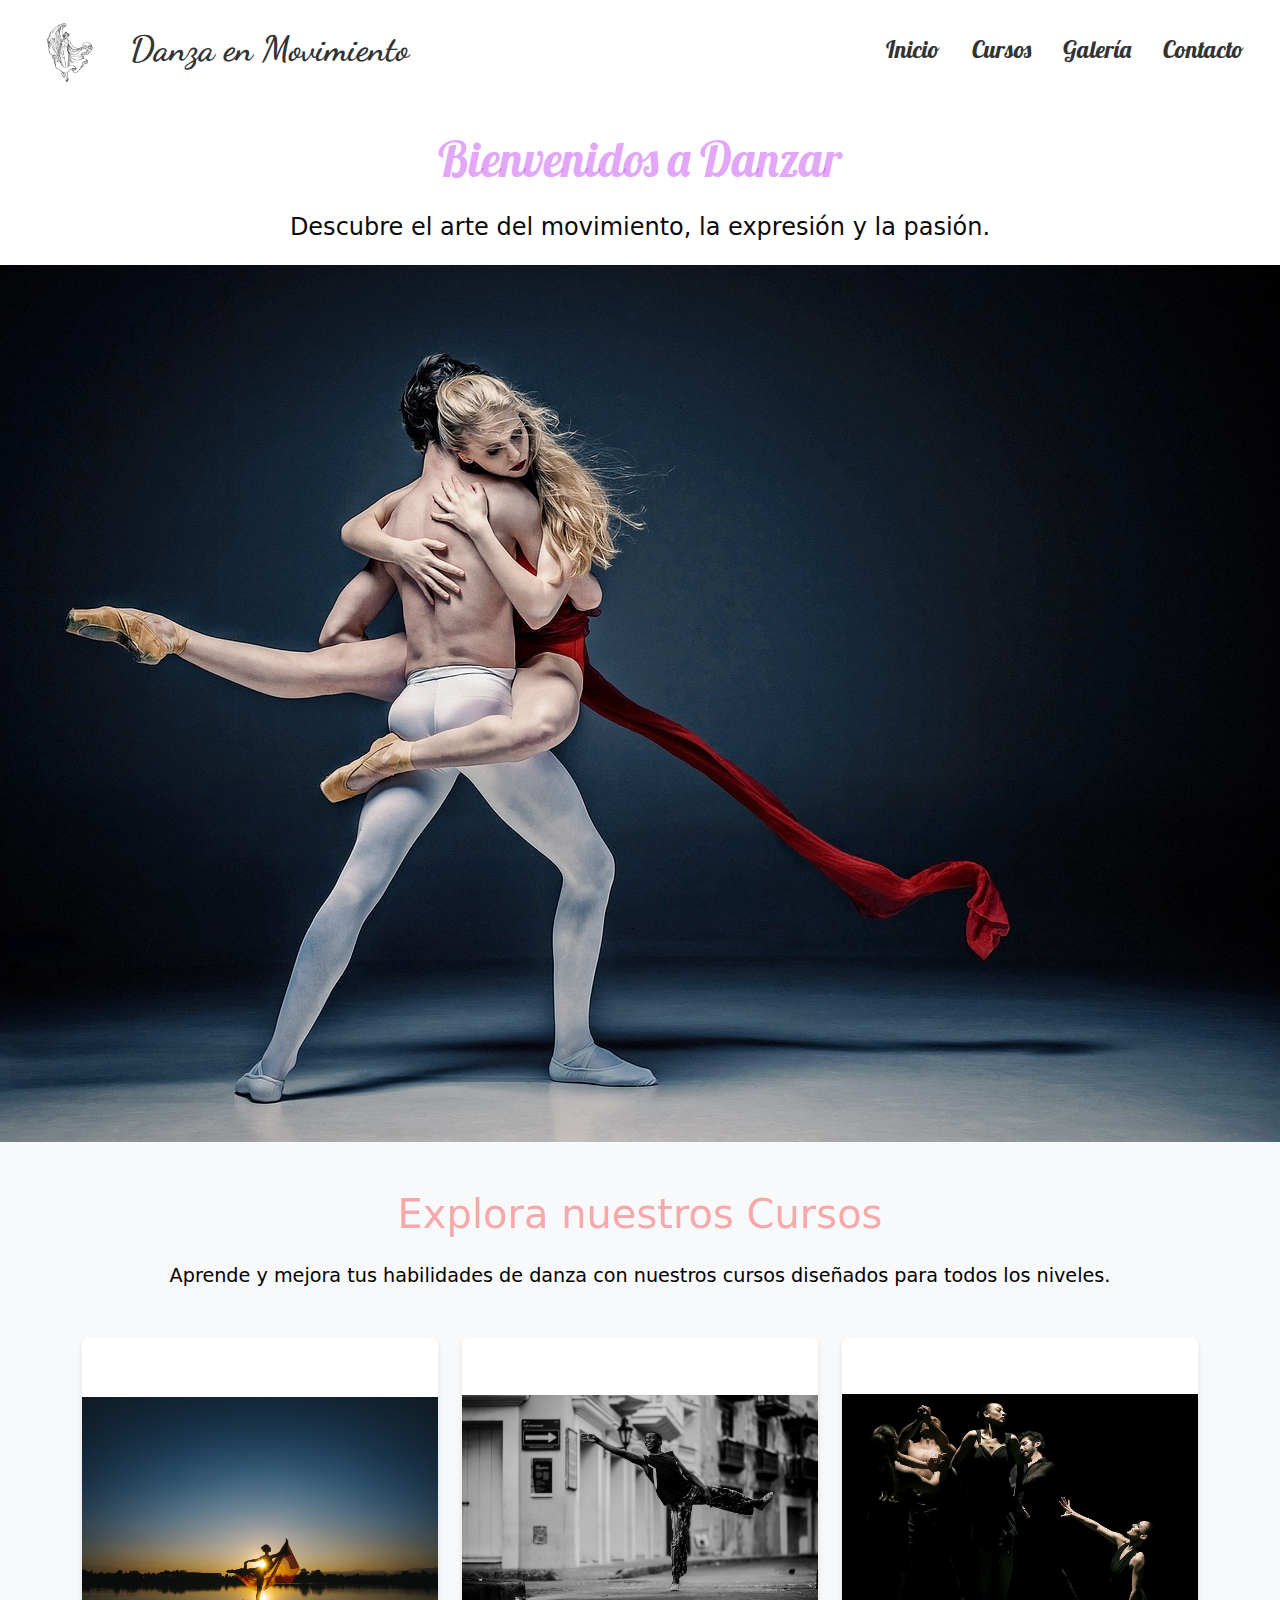
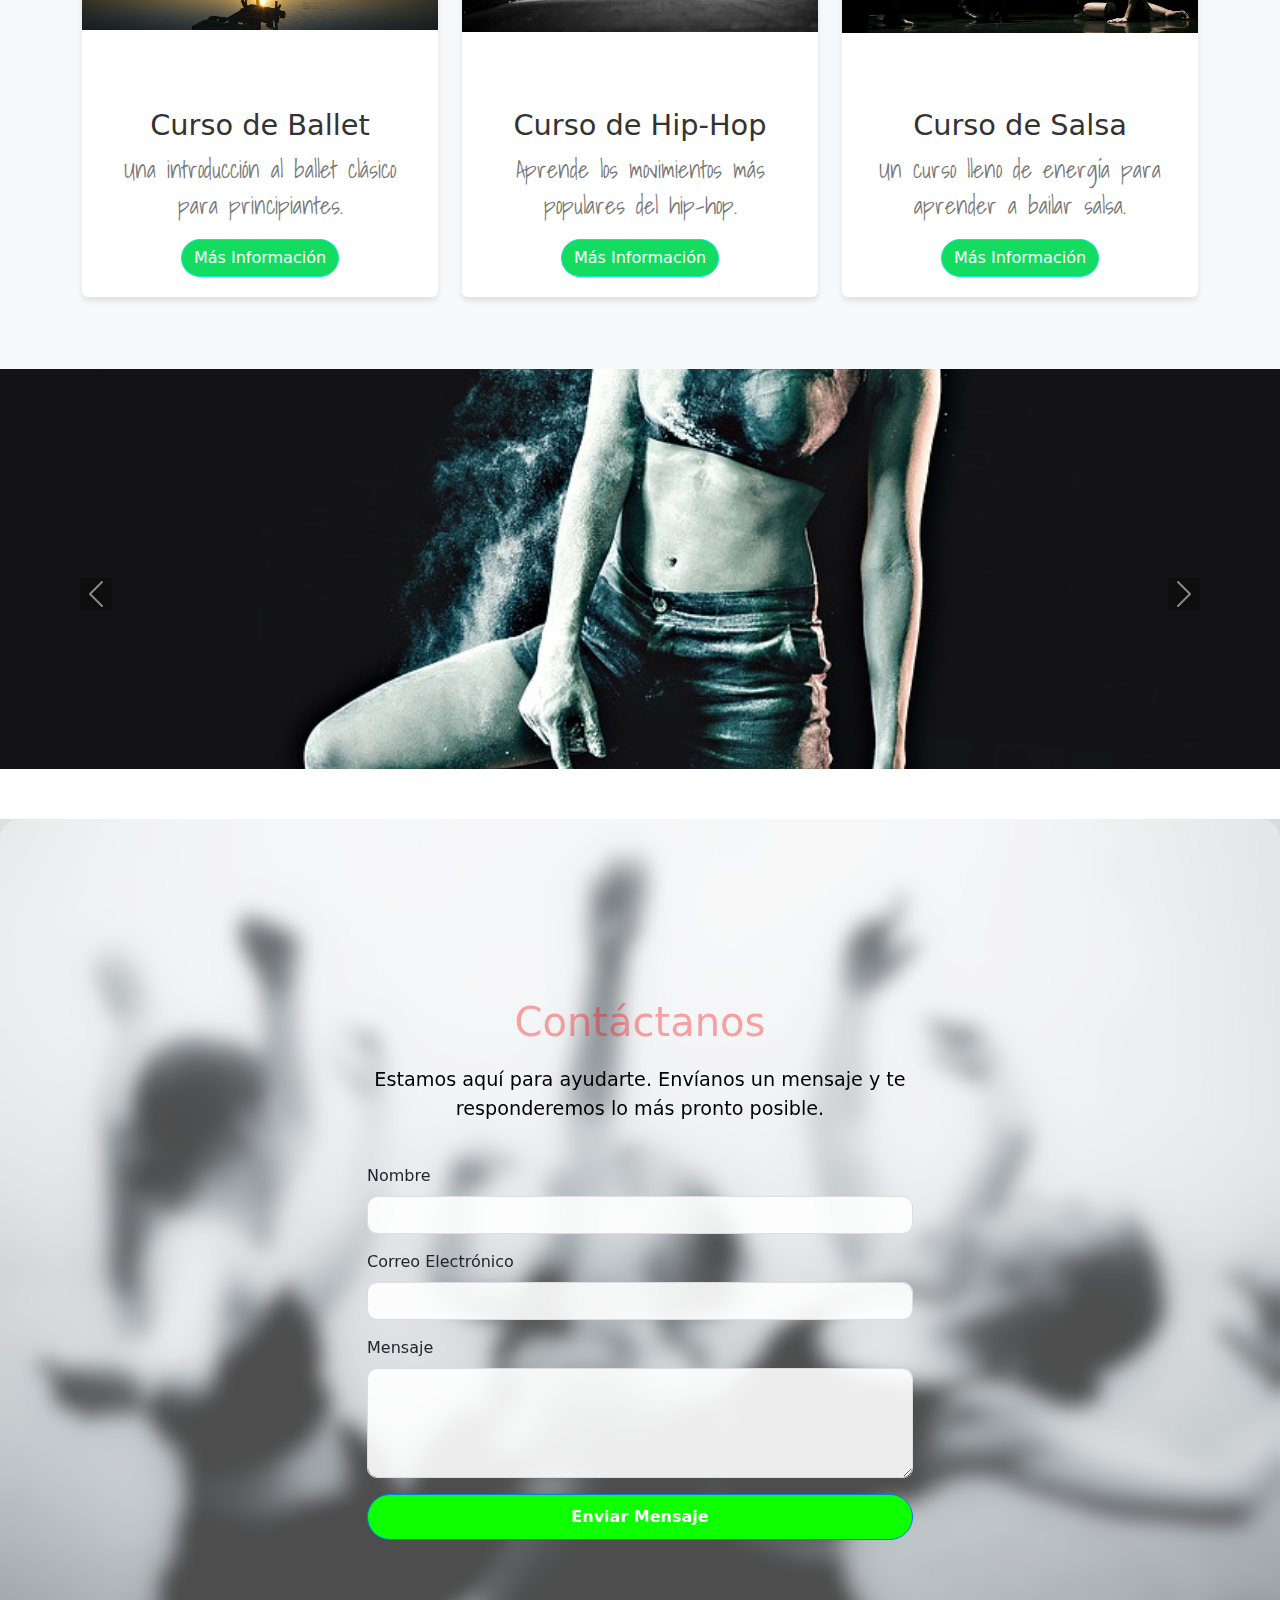
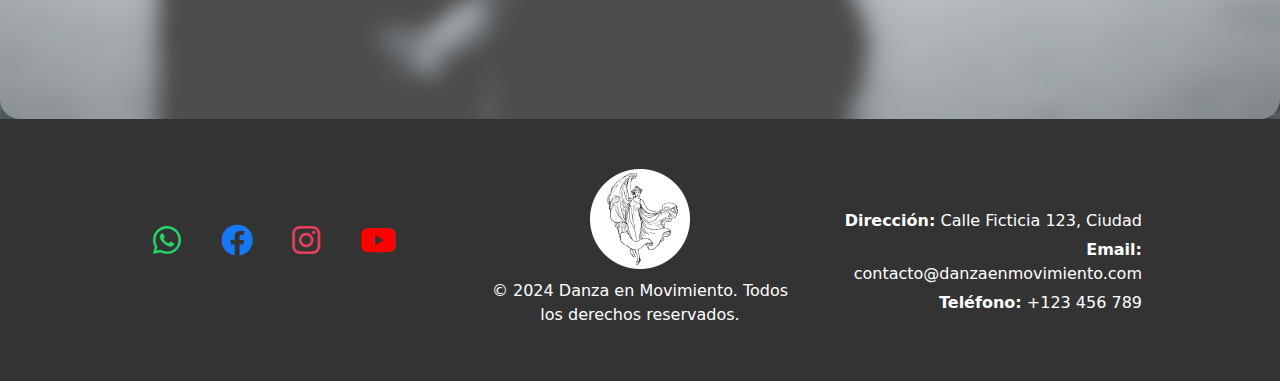
==== commit 35a82863: "preparando para subir proyecto" ====
--- a/index.html
+++ b/index.html
@@ -24,7 +24,7 @@
             <div class="container-fluid">
                 <a class="navbar-brand d-flex align-items-center" href="/">
                     <img src="img/Danza Minimalista-Photoroom.png" alt="Logo" style="">
-                    <span class="ms-2 h3">Danza en Movimiento</span>      
+                    <span class="h3">Danza en Movimiento</span>      
                 </a>
 
                 <button class="navbar-toggler" type="button" data-bs-toggle="collapse" data-bs-target="#navbarNav" aria-controls="navbarNav" aria-expanded="false" aria-label="Toggle navigation">
@@ -34,23 +34,25 @@
                 <div class="collapse navbar-collapse justify-content-end" id="navbarNav">
                     <ul class="navbar-nav">
                         <li class="nav-item">
-                            <a class="nav-link h4" href="/">Inicio</a>
-                        </li>
-                        <li class="nav-item">
-                            <a class="nav-link h4" href="/cursos">Cursos</a>
-                        </li>
-                        <li class="nav-item">
-                            <a class="nav-link h4" href="/galeria">Galería</a>
-                        </li>
-                        <li class="nav-item">
-                            <a class="nav-link h4" href="/contacto">Contacto</a>
+                            <a class="nav-link h4" href="#hero">Inicio</a>
+                        </li>
+                        <li class="nav-item">
+                            <a class="nav-link h4" href="#courses">Cursos</a>
+                        </li>
+                        <li class="nav-item">
+                            <a class="nav-link h4" href="#carousel">Galería</a>
+                        </li>
+                        <li class="nav-item">
+                            <a class="nav-link h4" href="#contact">Contacto</a>
                         </li>
                     </ul>
                 </div>
+                
+                
             </div>
         </nav>
     </header>
-    <section class="hero-section">
+    <section id="hero" class="hero-section">
         <div class="hero-content text-center">
             <h1 class="hero-title">Bienvenidos a Danzar</h1>
             <p class="hero-subtitle">Descubre el arte del movimiento, la expresión y la pasión.</p>
@@ -59,7 +61,7 @@
             </div>
         </div>
     </section>
-    <section class="courses-section text-center py-5">
+    <section id="courses" class="courses-section text-center py-5">
         <div class="container">
             <h2 class="section-title mb-4">Explora nuestros Cursos</h2>
             <p class="section-subtitle mb-5">Aprende y mejora tus habilidades de danza con nuestros cursos diseñados para todos los niveles.</p>
@@ -177,7 +179,7 @@
             </div>
         </div>
     </section>
-    <section class="carousel-section">
+    <section id="carousel" class="carousel-section">
         <div id="carouselExample" class="carousel slide" data-bs-ride="carousel">
             <div class="carousel-inner">
                 <div class="carousel-item active">
@@ -198,9 +200,7 @@
                 <div class="carousel-item">
                     <img src="img/hip-517682_1920.jpg" class="d-block w-100" alt="Imagen 3">
                 </div>
-                <div class="carousel-item">
-                    <img src="img/danzza.jpeg" class="d-block w-100" alt="Imagen 3">
-                </div>
+                
             </div>
             <button class="carousel-control-prev" type="button" data-bs-target="#carouselExample" data-bs-slide="prev">
                 <span class="carousel-control-prev-icon" aria-hidden="true"></span>
@@ -213,7 +213,7 @@
         </div>
     </section>
 
-    <section class="contact-section">
+    <section id="contact" class="contact-section">
         <div class="contact-overlay">
           <div class="container">
             <div class="row">
@@ -246,23 +246,23 @@
             <!-- Lado izquierdo: iconos de redes sociales -->
             <div class="footer-left">
                 <a href="https://wa.me/tu-numero" target="_blank" class="social-icon">
-                    <i class="fab fa-whatsapp"></i>
+                    <i class="fab fa-whatsapp" style="font-size: 2rem; color: #25D366;"></i>
                 </a>
                 <a href="https://www.facebook.com/tu-pagina" target="_blank" class="social-icon">
-                    <i class="fab fa-facebook"></i>
+                    <i class="fab fa-facebook" style="font-size: 2rem; color: #1877F2;"></i>
                 </a>
                 <a href="https://www.instagram.com/tu-pagina" target="_blank" class="social-icon">
-                    <i class="fab fa-instagram"></i>
+                    <i class="fab fa-instagram" style="font-size: 2rem; color: #E4405F;"></i>
                 </a>
                 <a href="https://www.youtube.com/tu-canal" target="_blank" class="social-icon">
-                    <i class="fab fa-youtube"></i>
+                    <i class="fab fa-youtube" style="font-size: 2rem; color: #FF0000;"></i>
                 </a>
             </div>
     
             <!-- Centro: Logo y texto -->
             <div class="footer-center">
                 <img src="img/logocirce.png" alt="Logo Danza en Movimiento" class="footer-logo">
-                <p class="footer-copy"> Todos los derechos reservados.</p>
+                <p class="mb-1">© 2024 Danza en Movimiento. Todos los derechos reservados.</p>
             </div>
     
             <!-- Lado derecho: Dirección, mail y teléfono -->
--- a/css/styles.css
+++ b/css/styles.css
@@ -1,3 +1,17 @@
+html {
+    scroll-behavior: smooth;
+}
+.back-to-top {
+    position: fixed;
+    bottom: 20px;
+    right: 20px;
+    display: none;
+    z-index: 1000;
+    border-radius: 50%;
+    padding: 10px;
+    font-size: 20px;
+}
+
 /* Navbar */
 .navbar {
     background-color: #ffffff; /* Fondo blanco */
@@ -67,7 +81,7 @@
 /* Menú colapsado para dispositivos móviles (apilado verticalmente) */
 @media (max-width: 767px) {
     .navbar-nav {
-        display: block; /* Los items del menú se apilan */
+        display: block !important; /* Los items del menú se apilan */
         width: 100%;
     }
 
@@ -112,6 +126,11 @@
     }
 }
 
+@media (max-width: 768px) {
+    .navbar-toggler {
+        width: 95%;
+    }
+}
 /* Estilos para la sección Hero */
 .hero-section {
     position: relative;
@@ -137,6 +156,8 @@
 .hero-title {
     font-size: 3rem;
     margin-bottom: 20px;
+    font-family: "Lobster", sans-serif;
+    color: #c650f185;
 }
 
 /* Estilo de subtítulo */
@@ -365,8 +386,9 @@
 .carousel-item img {
     width: 100%;
     height: auto; /* Permite que la altura se ajuste automáticamente según el ancho */
-    object-fit: cover; /* Asegura que la imagen cubra el área sin distorsionarse */
-    max-height: 400px; /* Limita la altura máxima de las imágenes */
+    object-fit: cover; /* Ajusta la imagen para cubrir todo el contenedor sin deformarse */
+    width: 100%;       /* Asegúrate de que abarque el ancho completo */
+    height: 100vh;     /* Haz que ocupe el 100% de la altura de la ventana */
 }
 
 /* Estilo para los controles del carousel */
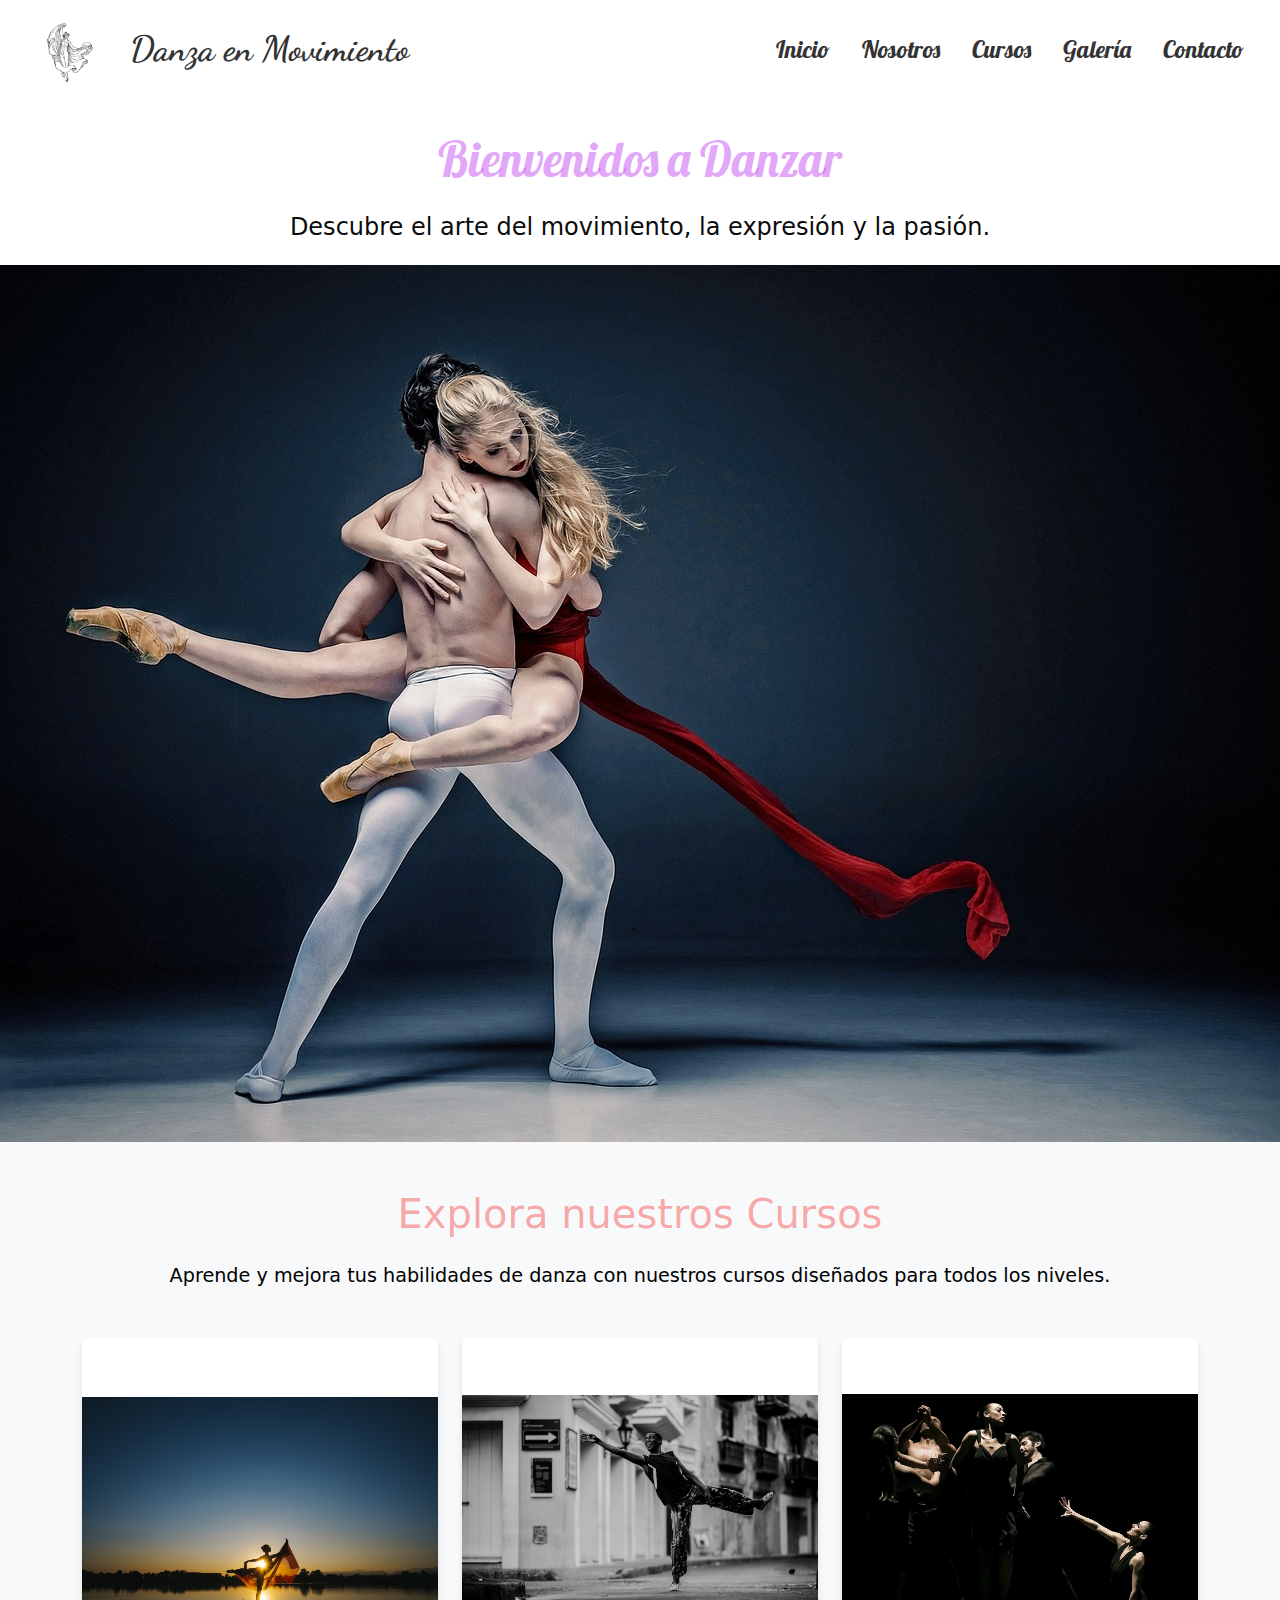
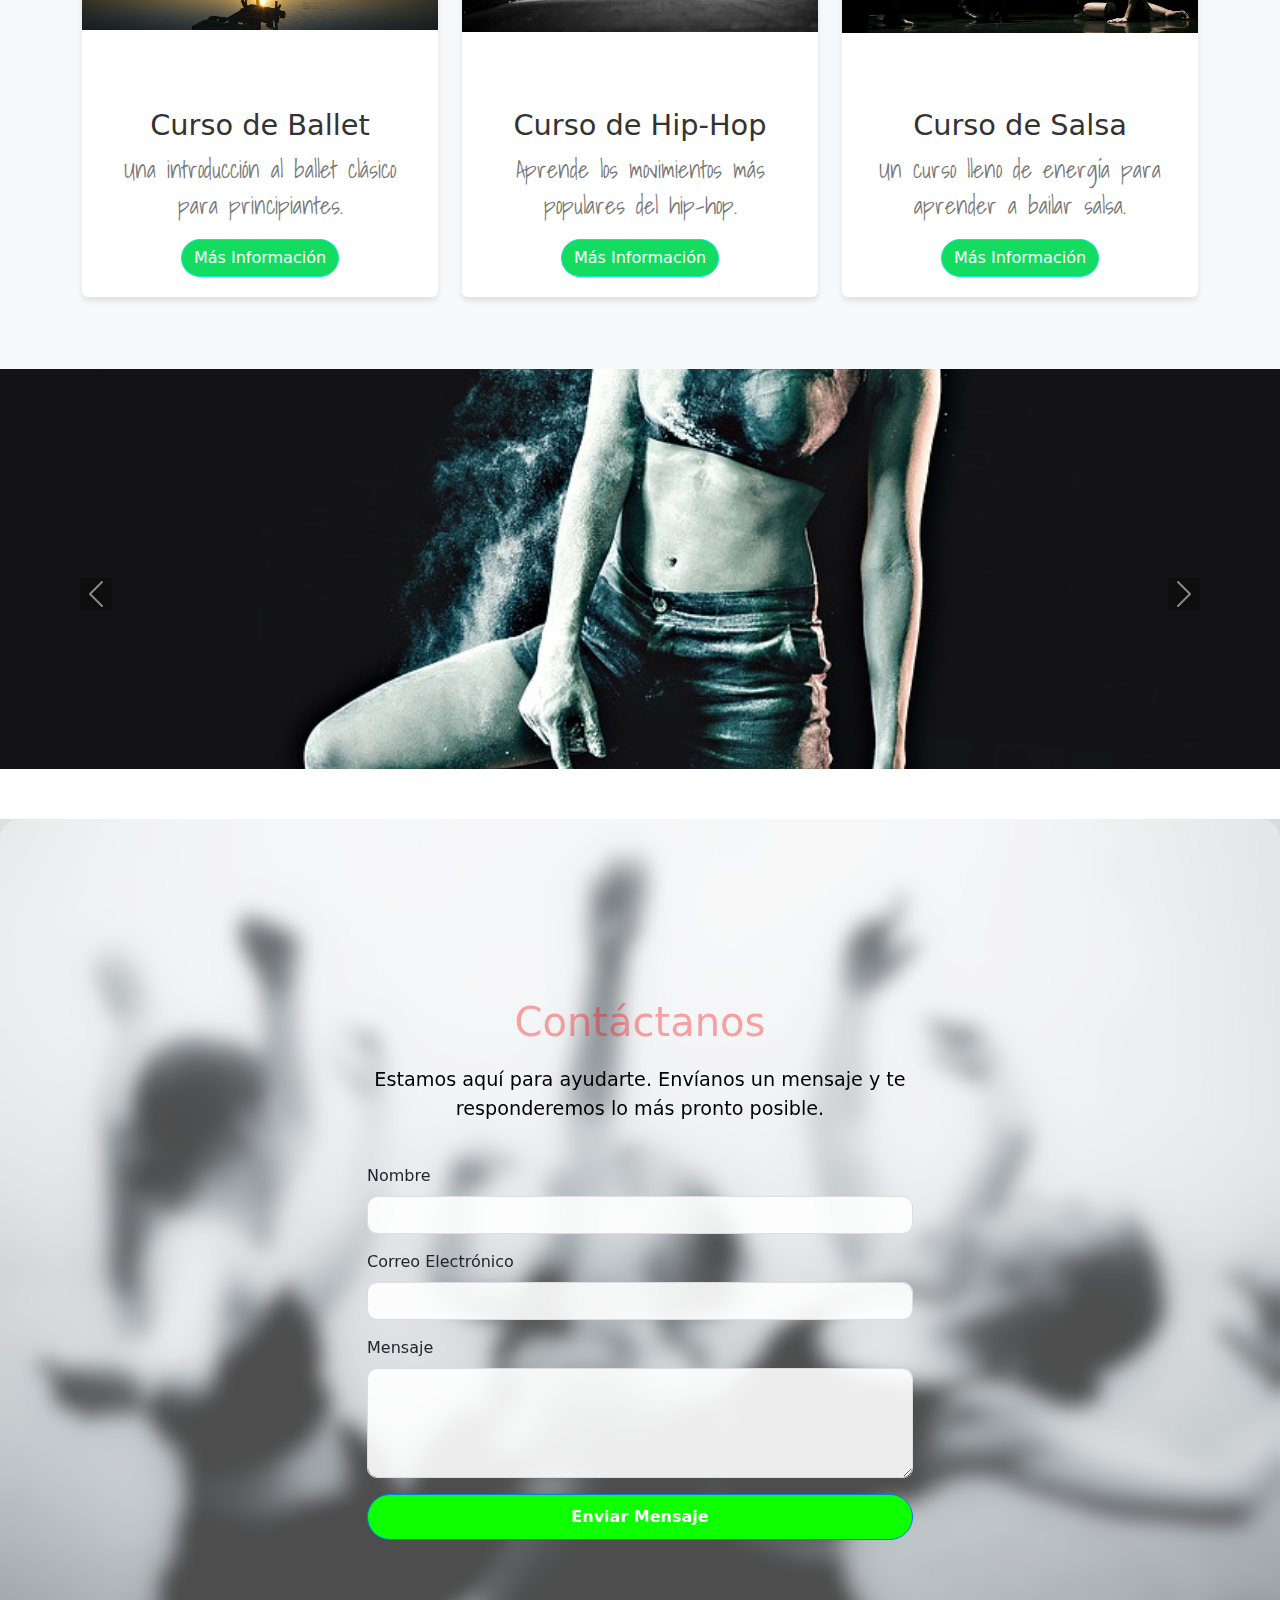
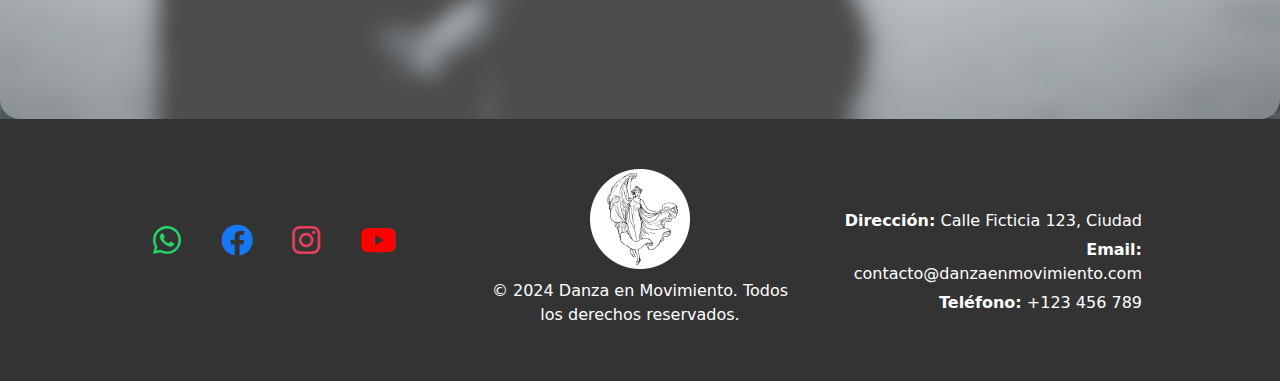
==== commit 550730c8: "separaremos las paginas para hacer mejoras" ====
--- a/index.html
+++ b/index.html
@@ -22,35 +22,37 @@
     <header>
         <nav class="navbar navbar-expand-lg navbar-light bg-white sticky-top">
             <div class="container-fluid">
-                <a class="navbar-brand d-flex align-items-center" href="/">
-                    <img src="img/Danza Minimalista-Photoroom.png" alt="Logo" style="">
-                    <span class="h3">Danza en Movimiento</span>      
-                </a>
-
+                <a class="navbar-brand d-flex align-items-center" href="index.html">
+                    <img src="img/Danza Minimalista-Photoroom.png" alt="Logo">
+                    <span class="h3">Danza en Movimiento</span>
+                </a>
+        
                 <button class="navbar-toggler" type="button" data-bs-toggle="collapse" data-bs-target="#navbarNav" aria-controls="navbarNav" aria-expanded="false" aria-label="Toggle navigation">
                     <span class="navbar-toggler-icon"></span>
                 </button>
-                
+        
                 <div class="collapse navbar-collapse justify-content-end" id="navbarNav">
                     <ul class="navbar-nav">
                         <li class="nav-item">
-                            <a class="nav-link h4" href="#hero">Inicio</a>
-                        </li>
-                        <li class="nav-item">
-                            <a class="nav-link h4" href="#courses">Cursos</a>
-                        </li>
-                        <li class="nav-item">
-                            <a class="nav-link h4" href="#carousel">Galería</a>
-                        </li>
-                        <li class="nav-item">
-                            <a class="nav-link h4" href="#contact">Contacto</a>
+                            <a class="nav-link h4" href="index.html">Inicio</a>
+                        </li>
+                        <li class="nav-item">
+                            <a class="nav-link h4" href="nosotros.html">Nosotros</a>
+                        </li>
+                        <li class="nav-item">
+                            <a class="nav-link h4" href="cursos.html">Cursos</a>
+                        </li>
+                        <li class="nav-item">
+                            <a class="nav-link h4" href="galeria.html">Galería</a>
+                        </li>
+                        <li class="nav-item">
+                            <a class="nav-link h4" href="contacto.html">Contacto</a>
                         </li>
                     </ul>
                 </div>
-                
-                
             </div>
         </nav>
+        
     </header>
     <section id="hero" class="hero-section">
         <div class="hero-content text-center">
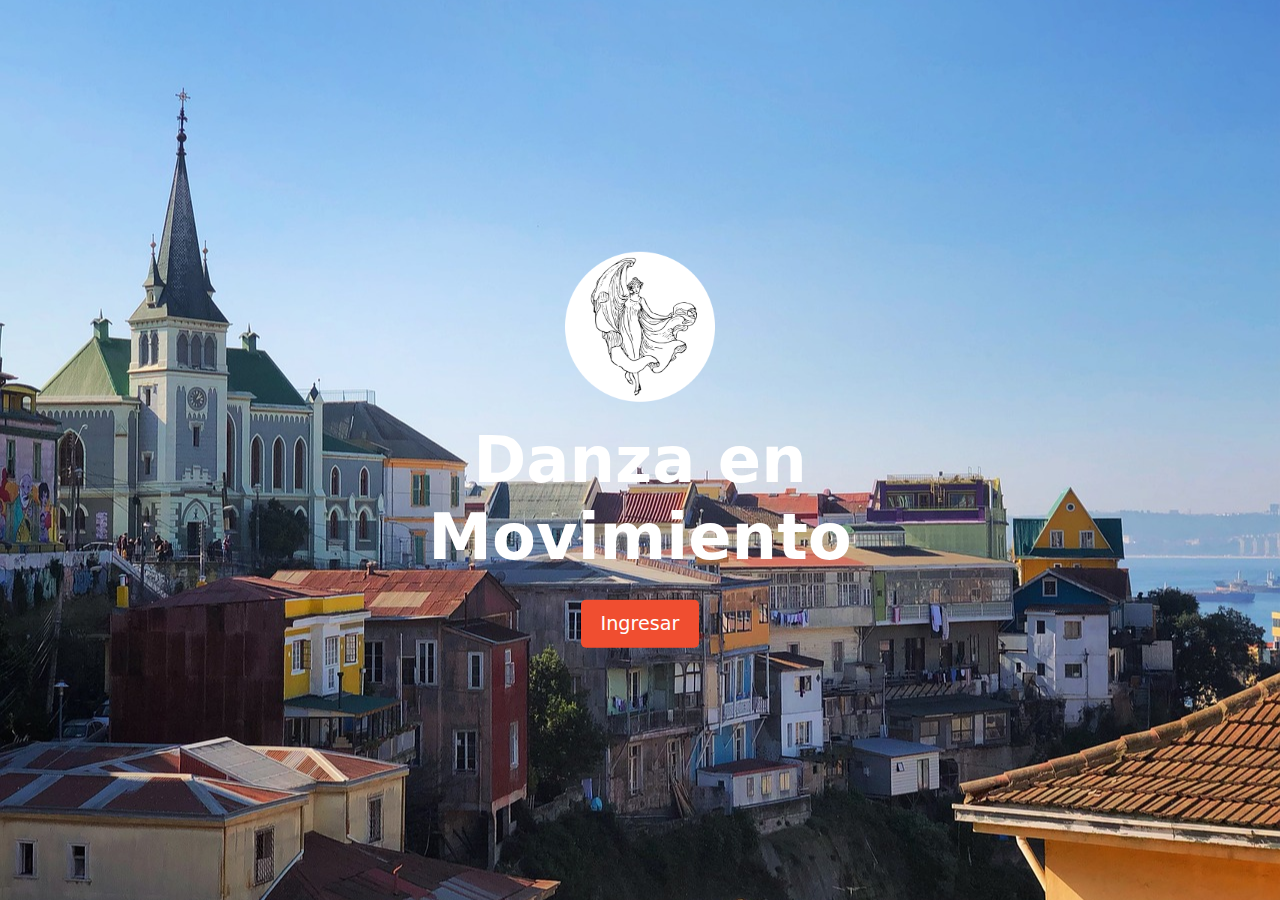
==== commit f2219d07: "se mejoran vistas" ====
--- a/index.html
+++ b/index.html
@@ -3,284 +3,54 @@
 <head>
     <meta charset="UTF-8">
     <meta name="viewport" content="width=device-width, initial-scale=1.0">
-    <title>Danza en Movimiento</title>
-
-    <!-- Preconexión para cargar fuentes -->
-    <link rel="preconnect" href="https://fonts.googleapis.com">
-    <link rel="preconnect" href="https://fonts.gstatic.com" crossorigin>
-
-    <link rel="stylesheet" href="https://cdnjs.cloudflare.com/ajax/libs/font-awesome/6.0.0-beta3/css/all.min.css">
-    
-    <!-- Carga de la fuente Dancing Script desde Google Fonts -->
-    <link href="https://fonts.googleapis.com/css2?family=Dancing+Script:wght@400..700&family=Lobster&family=Shadows+Into+Light&display=swap" rel="stylesheet">    <!-- Carga de Bootstrap CSS -->
-    <link href="https://cdn.jsdelivr.net/npm/bootstrap@5.3.3/dist/css/bootstrap.min.css" rel="stylesheet" integrity="sha384-QWTKZyjpPEjISv5WaRU9OFeRpok6YctnYmDr5pNlyT2bRjXh0JMhjY6hW+ALEwIH" crossorigin="anonymous">
-
-    <!-- Carga del archivo CSS personalizado -->
+    <title>Inicio | Danza en Movimiento</title>
+    <link href="https://cdn.jsdelivr.net/npm/bootstrap@5.3.3/dist/css/bootstrap.min.css" rel="stylesheet">
     <link rel="stylesheet" href="css/styles.css">
+    <style>
+        /* Estilos personalizados */
+        .hero {
+            background: url('img/valpo.jpg') no-repeat center center/cover; /* Imagen de fondo */
+            height: 100vh; /* Altura del 100% de la pantalla */
+            position: relative;
+        }
+        .hero-content {
+            position: absolute;
+            top: 50%; /* Centra verticalmente */
+            left: 50%; /* Centra horizontalmente */
+            transform: translate(-50%, -50%); /* Ajuste exacto */
+            text-align: center;
+            color: #fff; /* Texto blanco */
+        }
+        .hero-content img {
+            max-width: 150px; /* Ajusta el tamaño del logo */
+            margin-bottom: 20px;
+        }
+        .btn-ingresar {
+            background-color: #f04e30; /* Color personalizado para el botón */
+            color: #fff;
+            padding: 10px 20px;
+            font-size: 1.2rem;
+            border: none;
+            border-radius: 5px;
+            transition: background 0.3s;
+        }
+        .btn-ingresar:hover {
+            background-color: #d44228;
+            color: #fff;
+        }
+    </style>
 </head>
 <body>
-    <header>
-        <nav class="navbar navbar-expand-lg navbar-light bg-white sticky-top">
-            <div class="container-fluid">
-                <a class="navbar-brand d-flex align-items-center" href="index.html">
-                    <img src="img/Danza Minimalista-Photoroom.png" alt="Logo">
-                    <span class="h3">Danza en Movimiento</span>
-                </a>
-        
-                <button class="navbar-toggler" type="button" data-bs-toggle="collapse" data-bs-target="#navbarNav" aria-controls="navbarNav" aria-expanded="false" aria-label="Toggle navigation">
-                    <span class="navbar-toggler-icon"></span>
-                </button>
-        
-                <div class="collapse navbar-collapse justify-content-end" id="navbarNav">
-                    <ul class="navbar-nav">
-                        <li class="nav-item">
-                            <a class="nav-link h4" href="index.html">Inicio</a>
-                        </li>
-                        <li class="nav-item">
-                            <a class="nav-link h4" href="nosotros.html">Nosotros</a>
-                        </li>
-                        <li class="nav-item">
-                            <a class="nav-link h4" href="cursos.html">Cursos</a>
-                        </li>
-                        <li class="nav-item">
-                            <a class="nav-link h4" href="galeria.html">Galería</a>
-                        </li>
-                        <li class="nav-item">
-                            <a class="nav-link h4" href="contacto.html">Contacto</a>
-                        </li>
-                    </ul>
-                </div>
-            </div>
-        </nav>
-        
-    </header>
-    <section id="hero" class="hero-section">
-        <div class="hero-content text-center">
-            <h1 class="hero-title">Bienvenidos a Danzar</h1>
-            <p class="hero-subtitle">Descubre el arte del movimiento, la expresión y la pasión.</p>
-            <div class="image-container">
-                <img src="img/danceprince.jpg" alt="" width="450">
-            </div>
+    <!-- Sección de Imagen de Inicio -->
+    <div class="hero">
+        <div class="hero-content">
+            <img src="img/logocirce.png" alt="Logo Danza en Movimiento"> <!-- Logo -->
+            <h1 class="display-3 fw-bold">Danza en Movimiento</h1> <!-- Nombre -->
+            <a href="nosotros.html" class="btn btn-ingresar mt-3">Ingresar</a>
         </div>
-    </section>
-    <section id="courses" class="courses-section text-center py-5">
-        <div class="container">
-            <h2 class="section-title mb-4">Explora nuestros Cursos</h2>
-            <p class="section-subtitle mb-5">Aprende y mejora tus habilidades de danza con nuestros cursos diseñados para todos los niveles.</p>
-            <div class="row">
-                <!-- Card 1 -->
-                <div class="col-md-4 mb-4">
-                    <div class="card">
-                        <img src="img/ballerina-4362282_1280.jpg" class="card-img-top" alt="Curso 1">
-                        <div class="card-body">
-                            <h5 class="card-title">Curso de Ballet</h5>
-                            <p class="card-text">Una introducción al ballet clásico para principiantes.</p>
-                            <button class="btn btn-primary" data-bs-toggle="modal" data-bs-target="#courseModal1">Más Información</button>
-                        </div>
-                    </div>
-                </div>
-    
-                <!-- Card 2 -->
-                <div class="col-md-4 mb-4">
-                    <div class="card">
-                        <img src="img/man-5984098_1280.jpg" class="card-img-top" alt="Curso 2">
-                        <div class="card-body">
-                            <h5 class="card-title">Curso de Hip-Hop</h5>
-                            <p class="card-text">Aprende los movimientos más populares del hip-hop.</p>
-                            <button class="btn btn-primary" data-bs-toggle="modal" data-bs-target="#courseModal2">Más Información</button>
-                        </div>
-                    </div>
-                </div>
-    
-                <!-- Card 3 -->
-                <div class="col-md-4 mb-4">
-                    <div class="card">
-                        <img src="img/dance-5321562_1280.jpg" class="card-img-top" alt="Curso 3">
-                        <div class="card-body">
-                            <h5 class="card-title">Curso de Salsa</h5>
-                            <p class="card-text">Un curso lleno de energía para aprender a bailar salsa.</p>
-                            <button class="btn btn-primary" data-bs-toggle="modal" data-bs-target="#courseModal3">Más Información</button>
-                        </div>
-                    </div>
-                </div>
-            </div>
-        </div>
-    
-        <!-- Modal 1 -->
-        <div class="modal fade" id="courseModal1" tabindex="-1" aria-labelledby="courseModal1Label" aria-hidden="true">
-            <div class="modal-dialog">
-                <div class="modal-content">
-                    <div class="modal-header">
-                        <h5 class="modal-title" id="courseModal1Label">Curso de Ballet</h5>
-                        <button type="button" class="btn-close" data-bs-dismiss="modal" aria-label="Close"></button>
-                    </div>
-                    <div class="modal-body">
-                        <img src="img/ballerina-4362282_1280.jpg" class="img-fluid mb-3" alt="Curso de Ballet">
-                        <p>Este curso es ideal para aquellos que desean comenzar su camino en el ballet clásico. Aprenderás desde los pasos básicos hasta técnicas avanzadas.</p>
-                        <ul>
-                            <p>Duración: 6 semanas</p>
-                            <p>Instructores: Ballet Master Ana López</p>
-                            <p>Requisitos: Ninguno, solo muchas ganas de aprender.</p>
-                        </ul>
-                    </div>
-                    <div class="modal-footer">
-                        <button type="button" class="btn btn-secondary" data-bs-dismiss="modal">Cerrar</button>
-                        <a href="/inscribirse" class="btn btn-primary">Inscríbete ahora</a>
-                    </div>
-                </div>
-            </div>
-        </div>
-    
-        <!-- Modal 2 -->
-        <div class="modal fade" id="courseModal2" tabindex="-1" aria-labelledby="courseModal2Label" aria-hidden="true">
-            <div class="modal-dialog">
-                <div class="modal-content">
-                    <div class="modal-header">
-                        <h5 class="modal-title" id="courseModal2Label">Curso de Hip-Hop</h5>
-                        <button type="button" class="btn-close" data-bs-dismiss="modal" aria-label="Close"></button>
-                    </div>
-                    <div class="modal-body">
-                        <img src="img/man-5984098_1280.jpg" class="img-fluid mb-3" alt="Curso de Ballet">
-                        <p>Este curso es perfecto para quienes quieren aprender los pasos y movimientos clave del hip-hop, desde nivel básico hasta intermedio.</p>
-                        <ul>
-                            <p>Duración: 8 semanas</p>
-                            <p>Instructores: DJ Fresh</p>
-                            <p>Requisitos: Ropa cómoda y muchas ganas de moverse.</p>
-                        </ul>
-                    </div>
-                    <div class="modal-footer">
-                        <button type="button" class="btn btn-secondary" data-bs-dismiss="modal">Cerrar</button>
-                        <a href="/inscribirse" class="btn btn-primary">Inscríbete ahora</a>
-                    </div>
-                </div>
-            </div>
-        </div>
-    
-        <!-- Modal 3 -->
-        <div class="modal fade" id="courseModal3" tabindex="-1" aria-labelledby="courseModal3Label" aria-hidden="true">
-            <div class="modal-dialog">
-                <div class="modal-content">
-                    <div class="modal-header">
-                        <h5 class="modal-title" id="courseModal3Label">Curso de Salsa</h5>
-                        <button type="button" class="btn-close" data-bs-dismiss="modal" aria-label="Close"></button>
-                    </div>
-                    <div class="modal-body">
-                        <img src="img/dance-5321562_1280.jpg" class="img-fluid mb-3" alt="Curso de Ballet">
-                        <p>Este curso es una excelente opción para quienes desean aprender a bailar salsa de una forma divertida y práctica.</p>
-                        <ul>
-                            <p>Duración: 5 semanas</p>
-                            <p>Instructores: Salsa Master Juan Pérez</p>
-                            <p>Requisitos: Ninguno, solo muchas ganas de bailar.</p>
-                        </ul>
-                    </div>
-                    <div class="modal-footer">
-                        <button type="button" class="btn btn-secondary" data-bs-dismiss="modal">Cerrar</button>
-                        <a href="/inscribirse" class="btn btn-primary">Inscríbete ahora</a>
-                    </div>
-                </div>
-            </div>
-        </div>
-    </section>
-    <section id="carousel" class="carousel-section">
-        <div id="carouselExample" class="carousel slide" data-bs-ride="carousel">
-            <div class="carousel-inner">
-                <div class="carousel-item active">
-                    <img src="img/dance-dust.jpg" class="d-block w-100" alt="Imagen 1">
-                </div>
-                <div class="carousel-item">
-                    <img src="img/danceprince.jpg" class="d-block w-100" alt="Imagen 2">
-                </div>
-                <div class="carousel-item">
-                    <img src="img/girl-3691314_1280.jpg" class="d-block w-100" alt="Imagen 3">
-                </div>
-                <div class="carousel-item">
-                    <img src="img/man-3106712_1920.jpg" class="d-block w-100" alt="Imagen 3">
-                </div>
-                <div class="carousel-item">
-                    <img src="img/man-5984098_1280.jpg" class="d-block w-100" alt="Imagen 3">
-                </div>
-                <div class="carousel-item">
-                    <img src="img/hip-517682_1920.jpg" class="d-block w-100" alt="Imagen 3">
-                </div>
-                
-            </div>
-            <button class="carousel-control-prev" type="button" data-bs-target="#carouselExample" data-bs-slide="prev">
-                <span class="carousel-control-prev-icon" aria-hidden="true"></span>
-                <span class="visually-hidden">Previous</span>
-            </button>
-            <button class="carousel-control-next" type="button" data-bs-target="#carouselExample" data-bs-slide="next">
-                <span class="carousel-control-next-icon" aria-hidden="true"></span>
-                <span class="visually-hidden">Next</span>
-            </button>
-        </div>
-    </section>
-
-    <section id="contact" class="contact-section">
-        <div class="contact-overlay">
-          <div class="container">
-            <div class="row">
-              <div class="col-lg-6 col-md-8 mx-auto">
-                <h2 class="section-title text-center">Contáctanos</h2>
-                <p class="section-subtitle text-center">Estamos aquí para ayudarte. Envíanos un mensaje y te responderemos lo más pronto posible.</p>
-                <form action="#" method="POST">
-                  <div class="mb-3">
-                    <label for="name" class="form-label">Nombre</label>
-                    <input type="text" class="form-control" id="name" required>
-                  </div>
-                  <div class="mb-3">
-                    <label for="email" class="form-label">Correo Electrónico</label>
-                    <input type="email" class="form-control" id="email" required>
-                  </div>
-                  <div class="mb-3">
-                    <label for="message" class="form-label">Mensaje</label>
-                    <textarea class="form-control" id="message" rows="4" required></textarea>
-                  </div>
-                  <button type="submit" class="btn btn-primary w-100">Enviar Mensaje</button>
-                </form>
-              </div>
-            </div>
-          </div>
-        </div>
-      </section>
-
-      <footer class="footer">
-        <div class="footer-container">
-            <!-- Lado izquierdo: iconos de redes sociales -->
-            <div class="footer-left">
-                <a href="https://wa.me/tu-numero" target="_blank" class="social-icon">
-                    <i class="fab fa-whatsapp" style="font-size: 2rem; color: #25D366;"></i>
-                </a>
-                <a href="https://www.facebook.com/tu-pagina" target="_blank" class="social-icon">
-                    <i class="fab fa-facebook" style="font-size: 2rem; color: #1877F2;"></i>
-                </a>
-                <a href="https://www.instagram.com/tu-pagina" target="_blank" class="social-icon">
-                    <i class="fab fa-instagram" style="font-size: 2rem; color: #E4405F;"></i>
-                </a>
-                <a href="https://www.youtube.com/tu-canal" target="_blank" class="social-icon">
-                    <i class="fab fa-youtube" style="font-size: 2rem; color: #FF0000;"></i>
-                </a>
-            </div>
-    
-            <!-- Centro: Logo y texto -->
-            <div class="footer-center">
-                <img src="img/logocirce.png" alt="Logo Danza en Movimiento" class="footer-logo">
-                <p class="mb-1">© 2024 Danza en Movimiento. Todos los derechos reservados.</p>
-            </div>
-    
-            <!-- Lado derecho: Dirección, mail y teléfono -->
-            <div class="footer-right">
-                <p><strong>Dirección:</strong> Calle Ficticia 123, Ciudad</p>
-                <p><strong>Email:</strong> contacto@danzaenmovimiento.com</p>
-                <p><strong>Teléfono:</strong> +123 456 789</p>
-            </div>
-        </div>
-    </footer>
-    
-      
-    
+    </div>
 
     <!-- Scripts de Bootstrap -->
-    <script src="https://cdnjs.cloudflare.com/ajax/libs/jquery/3.7.1/jquery.min.js" integrity="sha512-v2CJ7UaYy4JwqLDIrZUI/4hqeoQieOmAZNXBeQyjo21dadnwR+8ZaIJVT8EE2iyI61OV8e6M8PP2/4hpQINQ/g==" crossorigin="anonymous" referrerpolicy="no-referrer"></script>
-    <script src="https://cdn.jsdelivr.net/npm/bootstrap@5.3.3/dist/js/bootstrap.bundle.min.js" integrity="sha384-YvpcrYf0tY3lHB60NNkmXc5s9fDVZLESaAA55NDzOxhy9GkcIdslK1eN7N6jIeHz" crossorigin="anonymous"></script>
+    <script src="https://cdn.jsdelivr.net/npm/bootstrap@5.3.3/dist/js/bootstrap.bundle.min.js"></script>
 </body>
 </html>
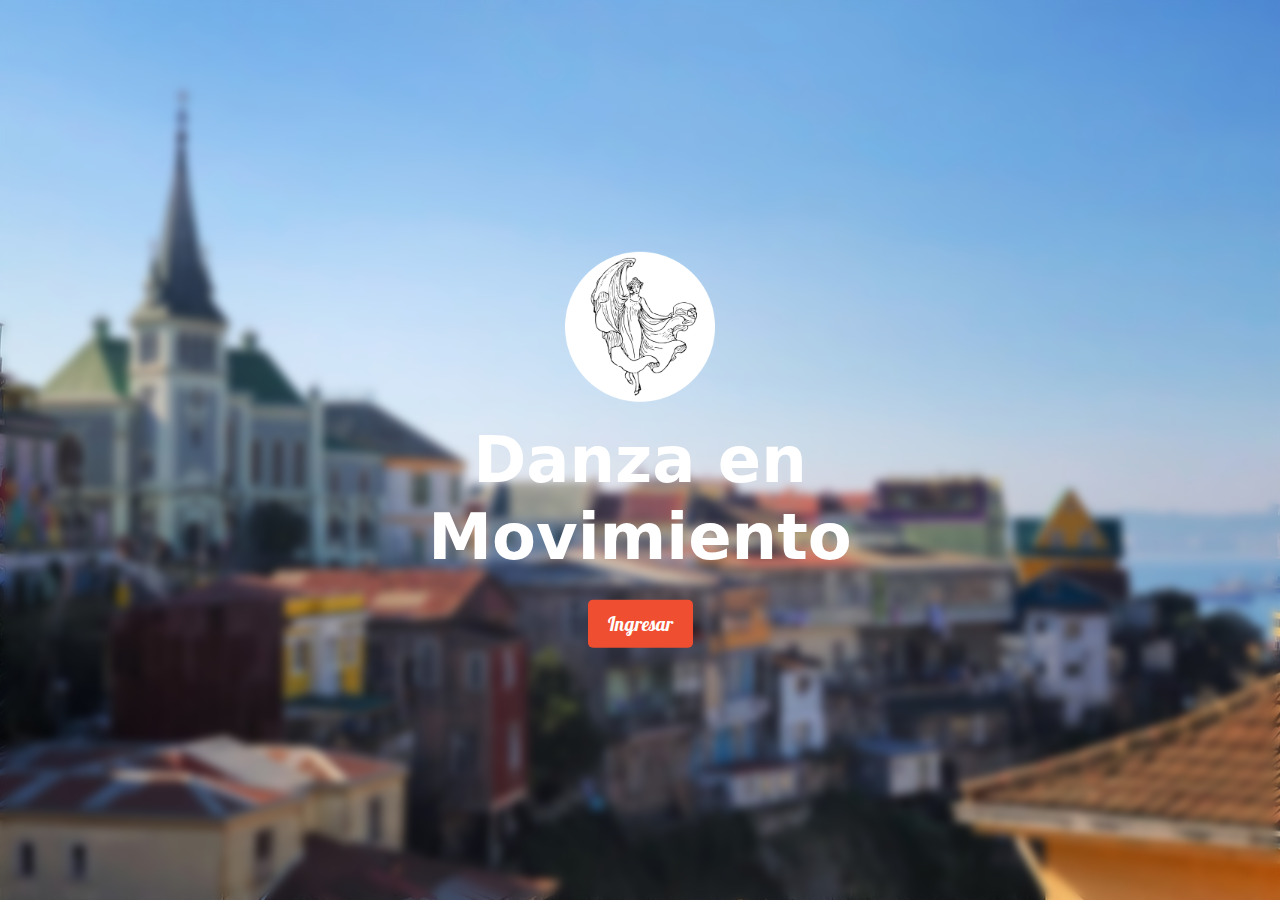
==== commit e5ba7dc5: "se crea mensaje de alerta en contactos y se mejora el boton" ====
--- a/index.html
+++ b/index.html
@@ -4,15 +4,30 @@
     <meta charset="UTF-8">
     <meta name="viewport" content="width=device-width, initial-scale=1.0">
     <title>Inicio | Danza en Movimiento</title>
+    <link
+        href="https://fonts.googleapis.com/css2?family=Dancing+Script:wght@400..700&family=Lobster&family=Shadows+Into+Light&display=swap"
+        rel="stylesheet"> <!-- Carga de Bootstrap CSS -->
     <link href="https://cdn.jsdelivr.net/npm/bootstrap@5.3.3/dist/css/bootstrap.min.css" rel="stylesheet">
     <link rel="stylesheet" href="css/styles.css">
     <style>
-        /* Estilos personalizados */
         .hero {
             background: url('img/valpo.jpg') no-repeat center center/cover; /* Imagen de fondo */
             height: 100vh; /* Altura del 100% de la pantalla */
             position: relative;
         }
+        
+        .hero::before {
+            content: ''; /* Crea un pseudo-elemento vacío */
+            position: absolute;
+            top: 0;
+            left: 0;
+            width: 100%;
+            height: 100%;
+            background: inherit; /* Hereda la imagen de fondo */
+            filter: blur(5px); /* Aplica el desenfoque */
+            z-index: 1; /* Coloca el pseudo-elemento detrás del contenido */
+        }
+        
         .hero-content {
             position: absolute;
             top: 50%; /* Centra verticalmente */
@@ -20,11 +35,14 @@
             transform: translate(-50%, -50%); /* Ajuste exacto */
             text-align: center;
             color: #fff; /* Texto blanco */
+            z-index: 2; /* Asegura que el contenido esté por encima del desenfoque */
         }
+        
         .hero-content img {
             max-width: 150px; /* Ajusta el tamaño del logo */
             margin-bottom: 20px;
         }
+        
         .btn-ingresar {
             background-color: #f04e30; /* Color personalizado para el botón */
             color: #fff;
@@ -33,11 +51,14 @@
             border: none;
             border-radius: 5px;
             transition: background 0.3s;
+            font-family: "Lobster", sans-serif;
         }
+        
         .btn-ingresar:hover {
             background-color: #d44228;
             color: #fff;
         }
+        
     </style>
 </head>
 <body>
--- a/css/styles.css
+++ b/css/styles.css
@@ -497,8 +497,8 @@
   }
   
   button[type="submit"] {
-    background-color: #0dff00;
-    border-color: #007bff;
+    background-color: #e38237;
+    border-color: #05f4c4;
     color: white;
     border-radius: 30px;
     padding: 10px 20px;
